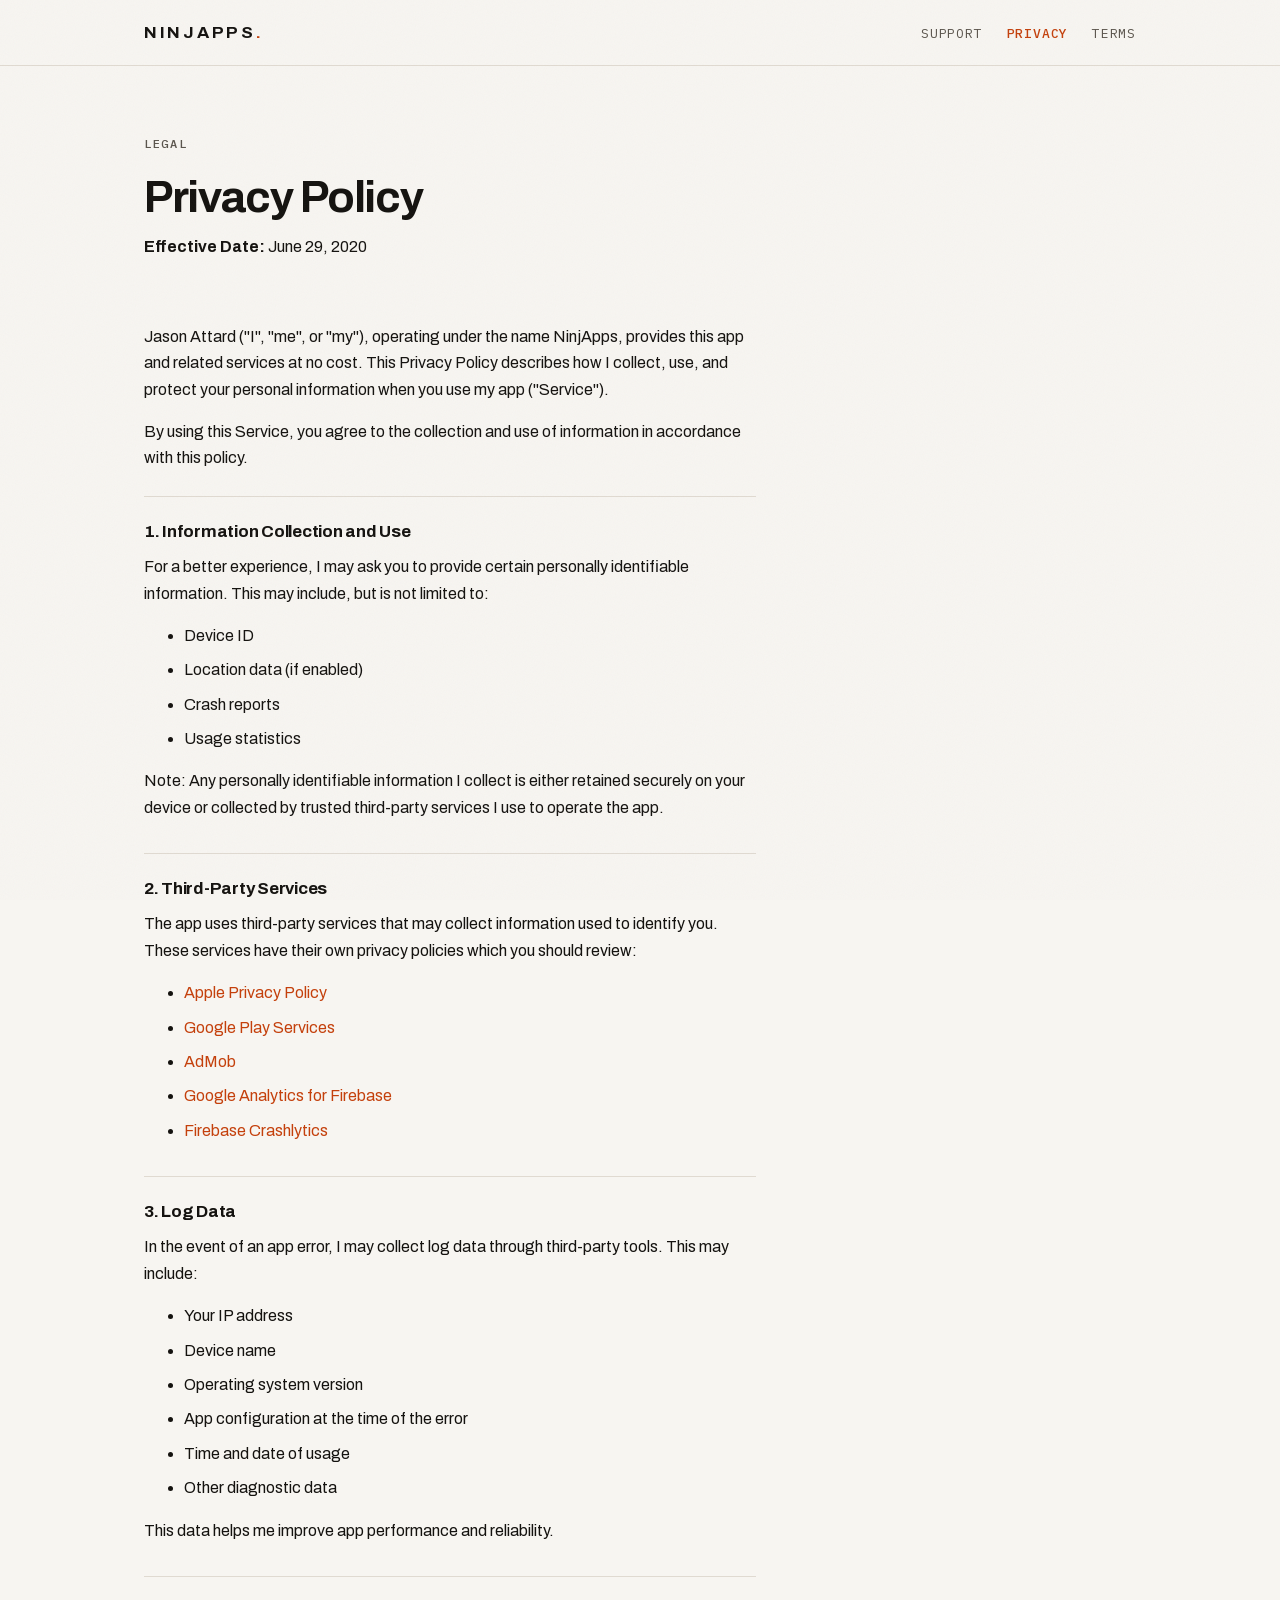
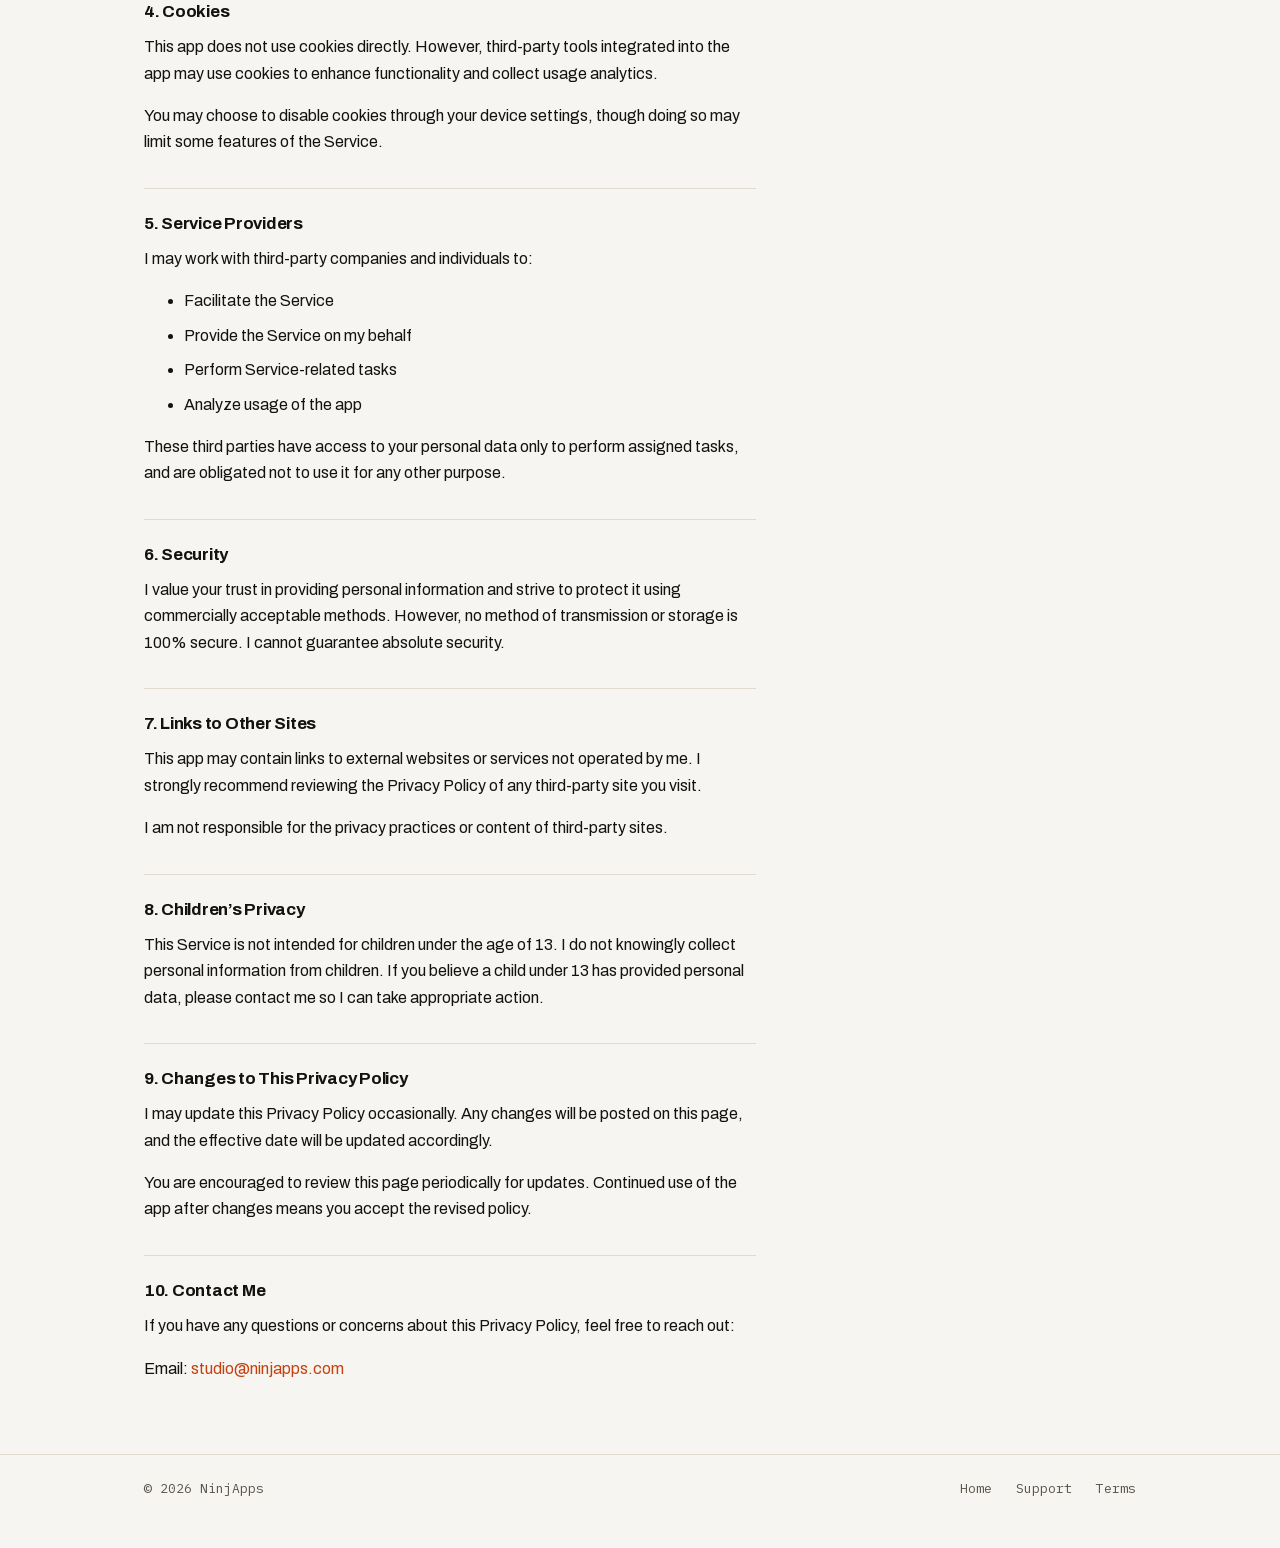
==== privacy-policy.html @ f9aa7eb8 "Restyle the site: shared theme, self-hosted fonts, responsive shell Replaces the per-page inline Ari" ====
<!DOCTYPE html>
<html lang="en">
<head>
<meta charset="UTF-8">
<meta name="viewport" content="width=device-width, initial-scale=1">
<title>Privacy Policy — NinjApps</title>
<meta name="description" content="How NinjApps collects, uses, and protects your information in Find Me: GPS Coordinates and Find My Car: Where I Parked.">
<meta name="theme-color" content="#F7F5F1" media="(prefers-color-scheme: light)">
<meta name="theme-color" content="#100F0D" media="(prefers-color-scheme: dark)">
<link rel="stylesheet" href="/assets/site.css">
</head>
<body>
<a class="skip" href="#main">Skip to content</a>

<header class="masthead">
  <div class="shell">
    <a class="wordmark" href="/">Ninjapps<span class="mark">.</span></a>
    <nav class="nav" aria-label="Main">
      <a href="/support">Support</a>
      <a href="/privacy-policy" aria-current="page">Privacy</a>
      <a href="/terms-and-conditions">Terms</a>
    </nav>
  </div>
</header>

<main id="main">
  <div class="shell">

    <section class="hero">
      <span class="eyebrow rise">Legal</span>
      <h1 class="page-title rise">Privacy Policy</h1>
      <p class="effective rise"><strong>Effective Date:</strong> June 29, 2020</p>
    </section>

    <div class="legal">

      <p>Jason Attard ("I", "me", or "my"), operating under the name NinjApps, provides this app and related services at no cost. This Privacy Policy describes how I collect, use, and protect your personal information when you use my app ("Service").</p>

      <p>By using this Service, you agree to the collection and use of information in accordance with this policy.</p>

      <h2>1. Information Collection and Use</h2>
      <p>For a better experience, I may ask you to provide certain personally identifiable information. This may include, but is not limited to:</p>
      <ul>
        <li>Device ID</li>
        <li>Location data (if enabled)</li>
        <li>Crash reports</li>
        <li>Usage statistics</li>
      </ul>
      <p>Note: Any personally identifiable information I collect is either retained securely on your device or collected by trusted third-party services I use to operate the app.</p>

      <h2>2. Third-Party Services</h2>
      <p>The app uses third-party services that may collect information used to identify you. These services have their own privacy policies which you should review:</p>
      <ul>
        <li><a href="https://www.apple.com/legal/privacy/">Apple Privacy Policy</a></li>
        <li><a href="https://policies.google.com/privacy">Google Play Services</a></li>
        <li><a href="https://support.google.com/admob/answer/6128543">AdMob</a></li>
        <li><a href="https://firebase.google.com/policies/analytics">Google Analytics for Firebase</a></li>
        <li><a href="https://firebase.google.com/support/privacy">Firebase Crashlytics</a></li>
      </ul>

      <h2>3. Log Data</h2>
      <p>In the event of an app error, I may collect log data through third-party tools. This may include:</p>
      <ul>
        <li>Your IP address</li>
        <li>Device name</li>
        <li>Operating system version</li>
        <li>App configuration at the time of the error</li>
        <li>Time and date of usage</li>
        <li>Other diagnostic data</li>
      </ul>
      <p>This data helps me improve app performance and reliability.</p>

      <h2>4. Cookies</h2>
      <p>This app does not use cookies directly. However, third-party tools integrated into the app may use cookies to enhance functionality and collect usage analytics.</p>
      <p>You may choose to disable cookies through your device settings, though doing so may limit some features of the Service.</p>

      <h2>5. Service Providers</h2>
      <p>I may work with third-party companies and individuals to:</p>
      <ul>
        <li>Facilitate the Service</li>
        <li>Provide the Service on my behalf</li>
        <li>Perform Service-related tasks</li>
        <li>Analyze usage of the app</li>
      </ul>
      <p>These third parties have access to your personal data only to perform assigned tasks, and are obligated not to use it for any other purpose.</p>

      <h2>6. Security</h2>
      <p>I value your trust in providing personal information and strive to protect it using commercially acceptable methods. However, no method of transmission or storage is 100% secure. I cannot guarantee absolute security.</p>

      <h2>7. Links to Other Sites</h2>
      <p>This app may contain links to external websites or services not operated by me. I strongly recommend reviewing the Privacy Policy of any third-party site you visit.</p>
      <p>I am not responsible for the privacy practices or content of third-party sites.</p>

      <h2>8. Children’s Privacy</h2>
      <p>This Service is not intended for children under the age of 13. I do not knowingly collect personal information from children. If you believe a child under 13 has provided personal data, please contact me so I can take appropriate action.</p>

      <h2>9. Changes to This Privacy Policy</h2>
      <p>I may update this Privacy Policy occasionally. Any changes will be posted on this page, and the effective date will be updated accordingly.</p>
      <p>You are encouraged to review this page periodically for updates. Continued use of the app after changes means you accept the revised policy.</p>

      <h2>10. Contact Me</h2>
      <p>If you have any questions or concerns about this Privacy Policy, feel free to reach out:</p>
      <p>Email: <a href="mailto:studio@ninjapps.com">studio@ninjapps.com</a></p>

    </div>

  </div>
</main>

<footer class="foot">
  <div class="shell">
    <span>&copy; 2026 NinjApps</span>
    <nav aria-label="Footer">
      <a href="/">Home</a>
      <a href="/support">Support</a>
      <a href="/terms-and-conditions">Terms</a>
    </nav>
  </div>
</footer>

</body>
</html>
---- assets/site.css ----
/* ==========================================================================
   NinjApps — shared site theme
   Precision-instrument direction: rigorous rules, tight grotesque headings,
   monospace for technical detail. Light and dark aware. Self-hosted fonts so
   no visitor IP is handed to a third party.
   Single source of truth — every page links this file. Edit here, not inline.
   ========================================================================== */

/* --- Fonts (latin subset, self-hosted) ---------------------------------- */
@font-face {
  font-family: 'Archivo';
  src: url('fonts/archivo-400_700-latin.woff2') format('woff2');
  font-weight: 400 700;               /* variable axis */
  font-style: normal;
  font-display: swap;
}
@font-face {
  font-family: 'Plex Mono';
  src: url('fonts/plexmono-400-latin.woff2') format('woff2');
  font-weight: 400; font-style: normal; font-display: swap;
}
@font-face {
  font-family: 'Plex Mono';
  src: url('fonts/plexmono-500-latin.woff2') format('woff2');
  font-weight: 500; font-style: normal; font-display: swap;
}

/* --- Tokens -------------------------------------------------------------- */
:root {
  --ground:  #F7F5F1;
  --surface: #FFFFFF;
  --ink:     #14120F;
  --ink-2:   #5A544C;
  --rule:    #E0DAD1;
  --accent:  #C4400C;
  --accent-ink: #FFFFFF;

  --sans: 'Archivo', ui-sans-serif, system-ui, sans-serif;
  --mono: 'Plex Mono', ui-monospace, SFMono-Regular, Menlo, monospace;

  /* 4px base, 1.25 type ratio */
  --s1: 0.5rem;  --s2: 0.75rem; --s3: 1rem;   --s4: 1.5rem;
  --s5: 2rem;    --s6: 3rem;    --s7: 4.5rem; --s8: 7rem;

  --measure: 68ch;
  --shell: 68rem;
}

@media (prefers-color-scheme: dark) {
  :root {
    --ground:  #100F0D;
    --surface: #191713;
    --ink:     #F4F0E9;
    --ink-2:   #9E968B;
    --rule:    #2C2822;
    --accent:  #FF7038;
    --accent-ink: #16130F;
  }
}

/* --- Reset --------------------------------------------------------------- */
*, *::before, *::after { box-sizing: border-box; }
html { -webkit-text-size-adjust: 100%; scroll-behavior: smooth; }
@media (prefers-reduced-motion: reduce) { html { scroll-behavior: auto; } }

body {
  margin: 0;
  background: var(--ground);
  color: var(--ink);
  font-family: var(--sans);
  font-size: 1rem;
  line-height: 1.65;
  font-synthesis-weight: none;
  -webkit-font-smoothing: antialiased;
}

/* Grain — atmosphere without an image request. */
body::after {
  content: '';
  position: fixed;
  inset: 0;
  pointer-events: none;
  z-index: 9999;
  opacity: 0.035;
  background-image: url("data:image/svg+xml,%3Csvg xmlns='http://www.w3.org/2000/svg' width='140' height='140'%3E%3Cfilter id='n'%3E%3CfeTurbulence type='fractalNoise' baseFrequency='0.9' numOctaves='3'/%3E%3C/filter%3E%3Crect width='140' height='140' filter='url(%23n)'/%3E%3C/svg%3E");
}
@media (prefers-reduced-motion: reduce) { body::after { display: none; } }

/* --- Shell --------------------------------------------------------------- */
.shell {
  max-width: var(--shell);
  margin: 0 auto;
  padding: 0 var(--s4);
}
@media (min-width: 48rem) { .shell { padding: 0 var(--s6); } }

.skip {
  position: absolute;
  left: -9999px;
  top: 0;
  background: var(--accent);
  color: var(--accent-ink);
  padding: var(--s2) var(--s3);
  font: 500 0.8rem/1 var(--mono);
  letter-spacing: 0.06em;
  text-transform: uppercase;
  z-index: 10000;
}
.skip:focus { left: var(--s3); top: var(--s3); }

/* --- Masthead ------------------------------------------------------------ */
.masthead {
  border-bottom: 1px solid var(--rule);
}
.masthead > .shell {
  display: flex;
  flex-wrap: wrap;
  align-items: baseline;
  justify-content: space-between;
  gap: var(--s2) var(--s4);
  padding-top: var(--s4);
  padding-bottom: var(--s4);
}
.wordmark {
  font: 700 1.0625rem/1 var(--sans);
  letter-spacing: 0.16em;
  text-transform: uppercase;
  color: var(--ink);
  text-decoration: none;
}
.wordmark:hover { color: var(--accent); }
.wordmark .mark { color: var(--accent); }

.nav {
  display: flex;
  gap: var(--s4);
  font: 400 0.8125rem/1 var(--mono);
  letter-spacing: 0.06em;
  text-transform: uppercase;
}
.nav a { color: var(--ink-2); text-decoration: none; }
.nav a:hover, .nav a[aria-current='page'] { color: var(--accent); }
.nav a[aria-current='page'] { font-weight: 500; }

/* --- Typography ---------------------------------------------------------- */
h1, h2, h3 { font-family: var(--sans); font-weight: 700; }

.display {
  font-size: clamp(2.25rem, 6.2vw, 4.25rem);
  line-height: 1.02;
  letter-spacing: -0.035em;
  margin: 0 0 var(--s4);
  max-width: 22ch;
  text-wrap: balance;
}

h1.page-title {
  font-size: clamp(1.875rem, 4vw, 2.75rem);
  line-height: 1.08;
  letter-spacing: -0.03em;
  margin: 0 0 var(--s2);
}

h2 {
  font-size: 1.25rem;
  line-height: 1.25;
  letter-spacing: -0.015em;
  margin: var(--s6) 0 var(--s2);
}

h3 {
  font-size: 1rem;
  font-weight: 700;
  letter-spacing: -0.005em;
  margin: var(--s4) 0 var(--s1);
}

p, ul, ol { margin: 0 0 var(--s3); max-width: var(--measure); }
li { margin-bottom: var(--s1); }
strong { font-weight: 700; }

.lede {
  font-size: 1.1875rem;
  line-height: 1.55;
  color: var(--ink-2);
  max-width: 46ch;
}

.eyebrow {
  font: 500 0.75rem/1 var(--mono);
  letter-spacing: 0.14em;
  text-transform: uppercase;
  color: var(--ink-2);
  margin: 0 0 var(--s4);
  display: block;
}

.mono { font-family: var(--mono); font-size: 0.875rem; }

a { color: var(--accent); text-decoration: none; }
/* Underline only body-copy links on hover; chrome and buttons stay clean. */
main p a:hover, main li a:hover, .panel a:hover, .legal a:hover {
  text-decoration: underline;
  text-underline-offset: 0.2em;
}
.store:hover, .wordmark:hover, .nav a:hover, .foot a:hover { text-decoration: none; }

:where(a, button, [tabindex]):focus-visible {
  outline: 2px solid var(--accent);
  outline-offset: 3px;
  border-radius: 1px;
}

/* --- Sections ------------------------------------------------------------ */
.hero { padding: var(--s7) 0 var(--s6); }
.section { padding: var(--s6) 0; border-top: 1px solid var(--rule); }
.section:first-of-type { border-top: 0; }

.section-label {
  font: 500 0.75rem/1 var(--mono);
  letter-spacing: 0.14em;
  text-transform: uppercase;
  color: var(--ink-2);
  margin: 0 0 var(--s4);
}

/* --- App index (numbered rows) ------------------------------------------- */
.index { list-style: none; margin: 0; padding: 0; max-width: none; }

.index > li {
  display: grid;
  grid-template-columns: 3rem 1fr;
  gap: var(--s2) var(--s3);
  padding: var(--s4) 0;
  border-top: 1px solid var(--rule);
  margin: 0;
}
.index > li:last-child { border-bottom: 1px solid var(--rule); }

@media (min-width: 46rem) {
  .index > li {
    grid-template-columns: 3rem minmax(0, 1fr) auto;
    align-items: baseline;
  }
}

.index .num {
  font: 500 0.8125rem/1.6 var(--mono);
  color: var(--accent);
  letter-spacing: 0.04em;
}
.index .name {
  font-size: 1.0625rem;
  font-weight: 700;
  letter-spacing: -0.01em;
  margin: 0 0 0.125rem;
  max-width: none;
}
.index .desc { color: var(--ink-2); margin: 0; font-size: 0.9375rem; max-width: 52ch; }
.index .coord {
  font: 400 0.8125rem/1.6 var(--mono);
  color: var(--ink-2);
  margin: var(--s1) 0 0;
  max-width: none;
}

.stores {
  display: flex;
  gap: var(--s1);
  grid-column: 2;
  margin-top: var(--s2);
}
@media (min-width: 46rem) {
  .stores { grid-column: 3; margin-top: 0; }
}
.store {
  font: 500 0.75rem/1 var(--mono);
  letter-spacing: 0.08em;
  text-transform: uppercase;
  color: var(--ink);
  border: 1px solid var(--rule);
  padding: 0.5625rem 0.75rem;
  min-height: 2.75rem;
  display: inline-flex;
  align-items: center;
  transition: border-color 0.18s ease, color 0.18s ease, transform 0.18s ease;
}
.store:hover {
  color: var(--accent);
  border-color: var(--accent);
  transform: translateY(-2px);
  text-decoration: none;
}

/* --- Contact panel ------------------------------------------------------- */
.panel {
  background: var(--surface);
  border: 1px solid var(--rule);
  padding: var(--s4);
  max-width: var(--measure);
}
@media (min-width: 46rem) { .panel { padding: var(--s5); } }
.panel > :last-child { margin-bottom: 0; }

.panel .addr {
  font: 500 clamp(1.0625rem, 2.4vw, 1.375rem)/1.3 var(--mono);
  letter-spacing: -0.01em;
  margin: 0 0 var(--s2);
  word-break: break-word;
}
.panel .note { color: var(--ink-2); font-size: 0.9375rem; margin: 0; }

/* --- FAQ ----------------------------------------------------------------- */
.faq { border-top: 1px solid var(--rule); }
.faq > div {
  border-bottom: 1px solid var(--rule);
  padding: var(--s4) 0;
}
.faq h3 { margin: 0 0 var(--s1); }
.faq > div > :last-child { margin-bottom: 0; }

/* --- Legal (long-form) --------------------------------------------------- */
.legal { max-width: var(--measure); }
.legal h2 {
  font-size: 1.0625rem;
  margin: var(--s5) 0 var(--s2);
  padding-top: var(--s4);
  border-top: 1px solid var(--rule);
}
.legal h2:first-of-type { margin-top: var(--s4); }
.legal .effective {
  font: 400 0.8125rem/1.6 var(--mono);
  color: var(--ink-2);
  letter-spacing: 0.02em;
}

/* --- Footer -------------------------------------------------------------- */
.foot {
  border-top: 1px solid var(--rule);
  margin-top: var(--s7);
}
.foot > .shell {
  display: flex;
  flex-wrap: wrap;
  gap: var(--s2) var(--s4);
  justify-content: space-between;
  align-items: baseline;
  padding-top: var(--s4);
  padding-bottom: var(--s6);
  font: 400 0.8125rem/1.6 var(--mono);
  color: var(--ink-2);
}
.foot a { color: var(--ink-2); }
.foot a:hover { color: var(--accent); }
.foot nav { display: flex; gap: var(--s4); flex-wrap: wrap; }

/* --- Entrance (one orchestrated reveal, not scattered micro-motion) ------ */
@media (prefers-reduced-motion: no-preference) {
  .rise {
    animation: rise 0.62s cubic-bezier(0.16, 0.84, 0.24, 1) both;
  }
  .rise:nth-child(1) { animation-delay: 0.02s; }
  .rise:nth-child(2) { animation-delay: 0.10s; }
  .rise:nth-child(3) { animation-delay: 0.18s; }
  .rise:nth-child(4) { animation-delay: 0.26s; }
  .rise:nth-child(5) { animation-delay: 0.34s; }
  @keyframes rise {
    from { opacity: 0; transform: translateY(0.75rem); }
    to   { opacity: 1; transform: none; }
  }
}

/* --- Print (legal pages get read and filed) ------------------------------ */
@media print {
  body { background: #fff; color: #000; font-size: 11pt; }
  body::after, .masthead .nav, .skip { display: none; }
  a { color: #000; text-decoration: underline; }
  .legal h2 { break-after: avoid; }
}
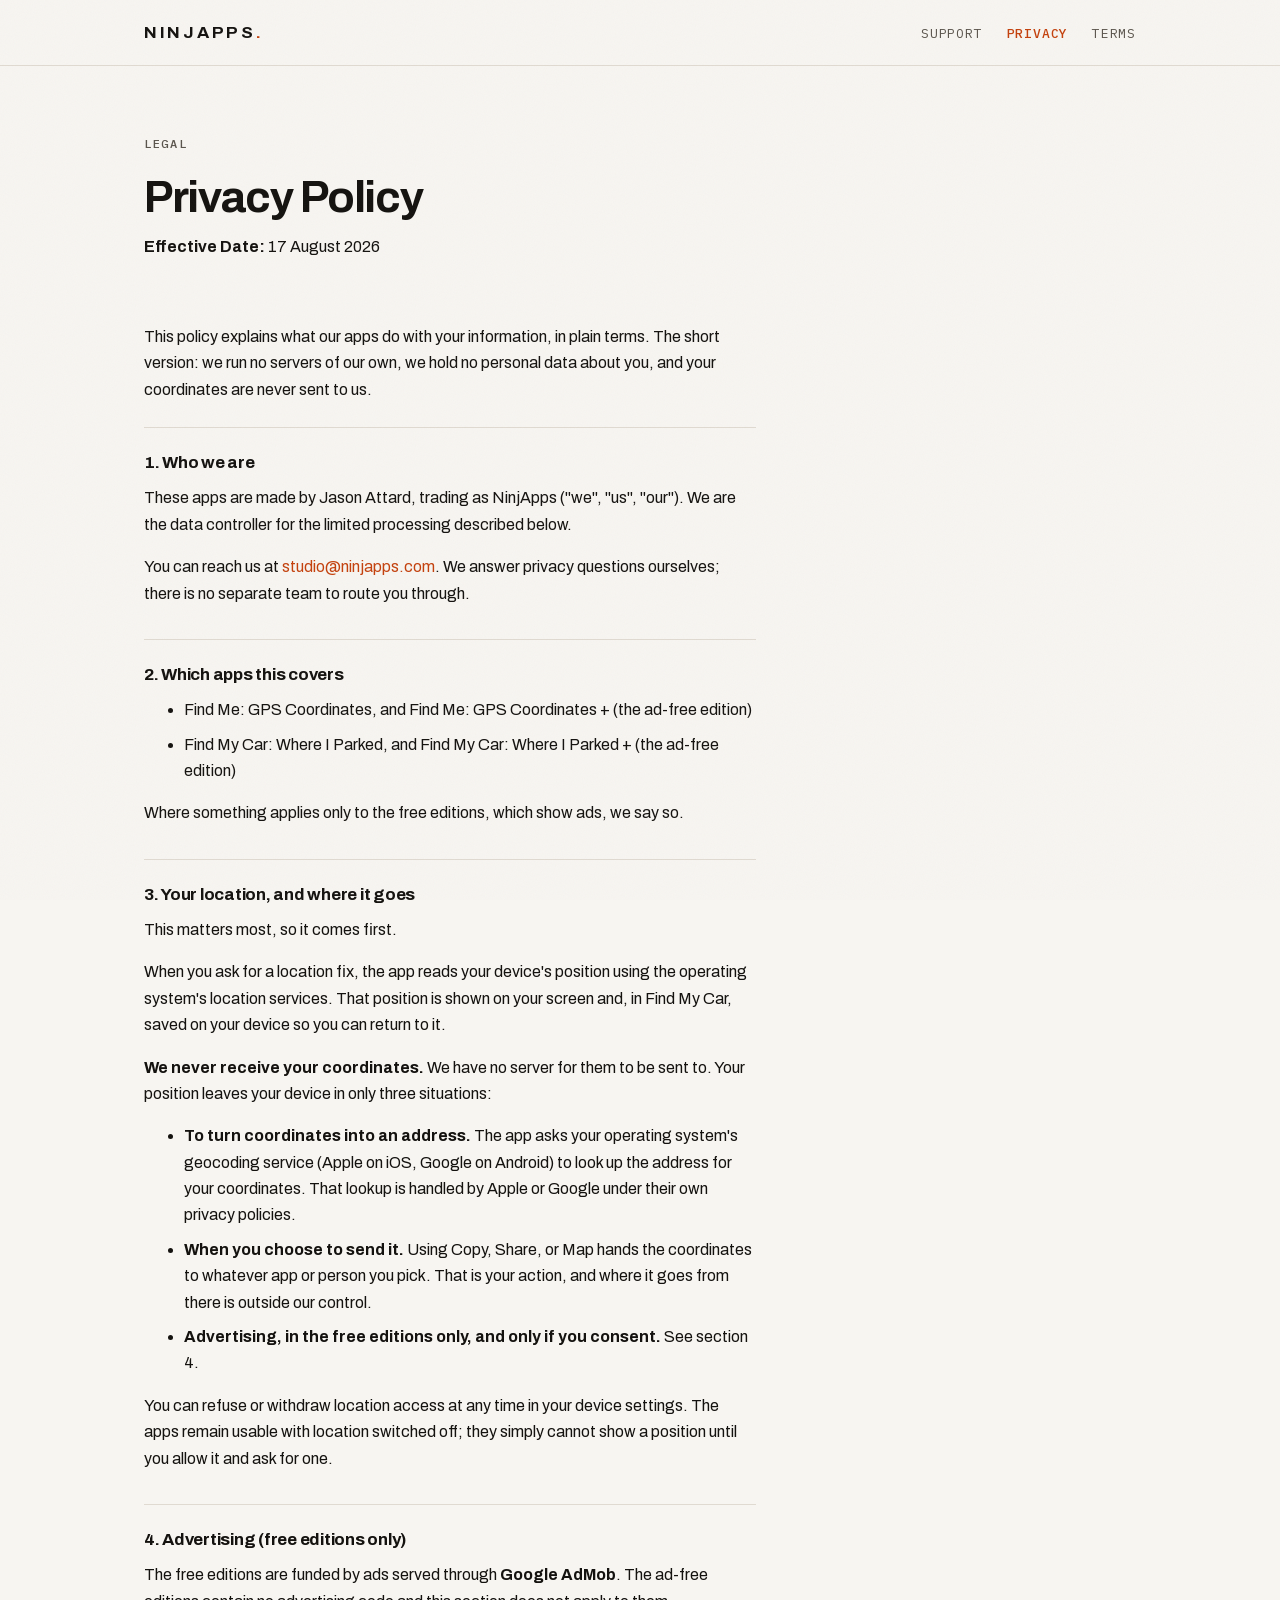
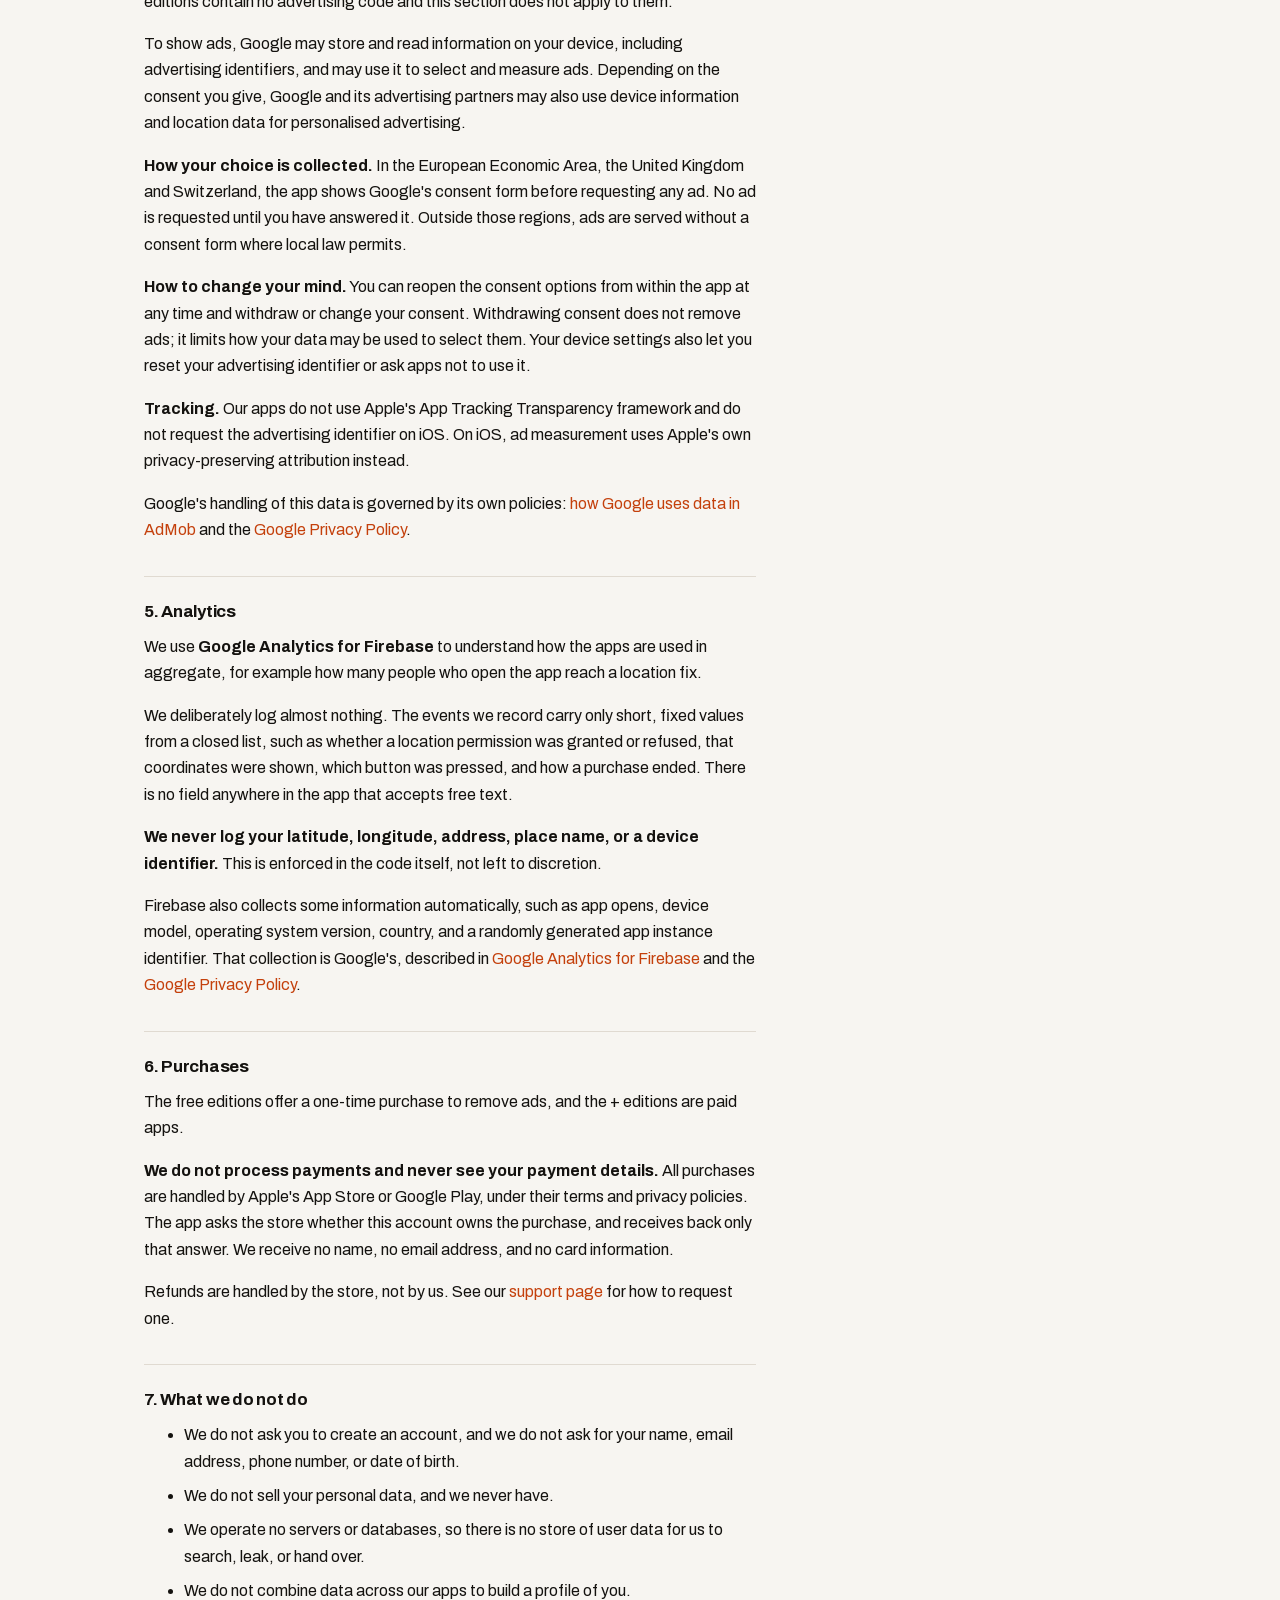
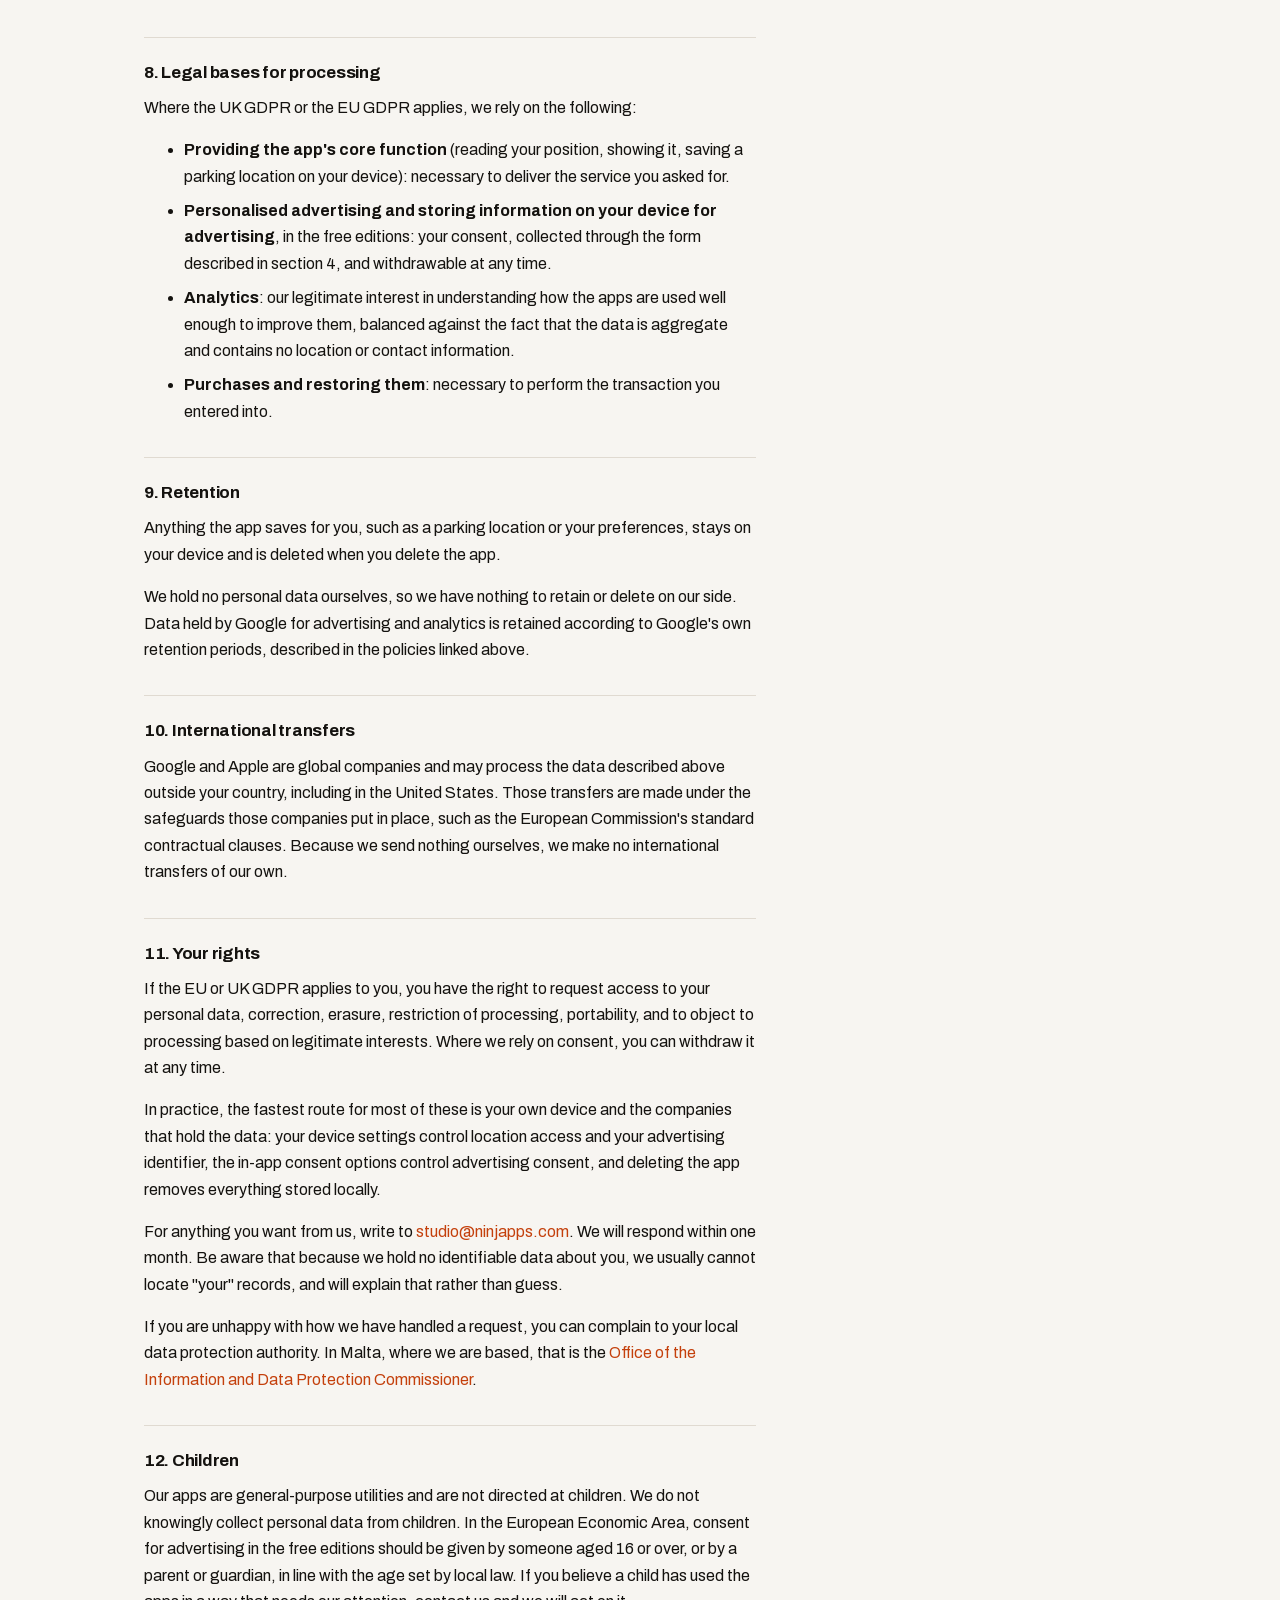
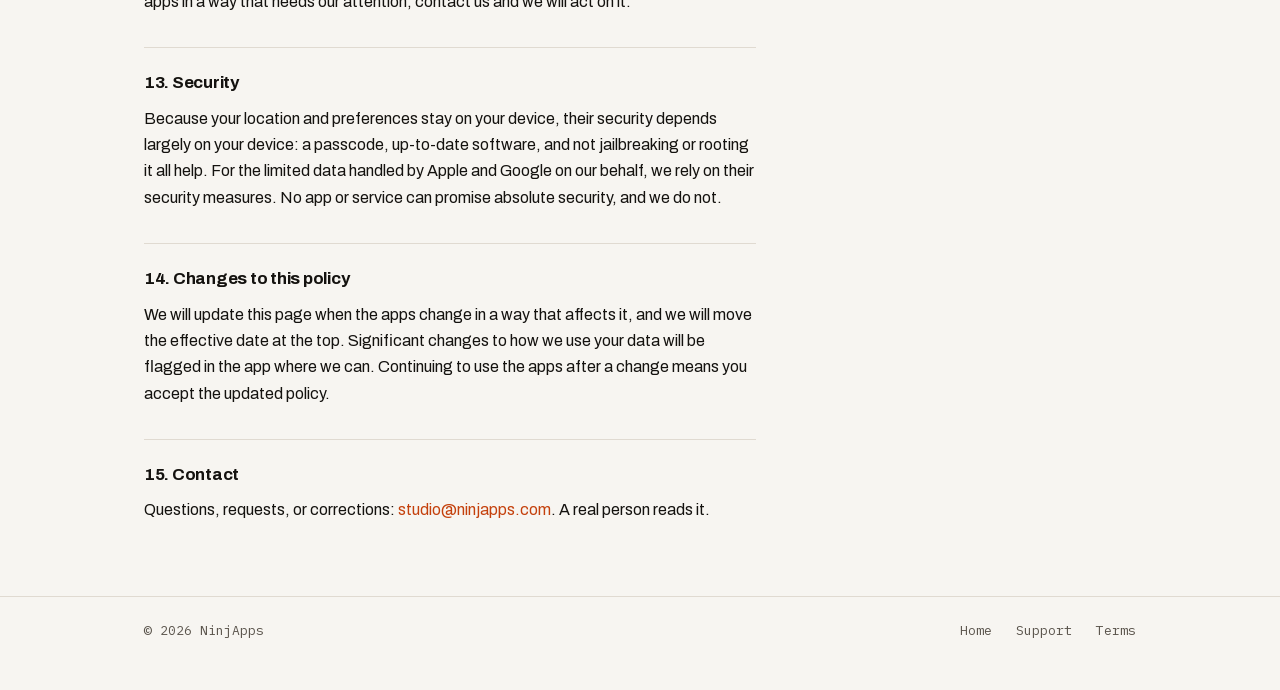
==== commit 549a82a0: "Rewrite privacy policy and terms The 2020 documents no longer described the apps. Corrections of fac" ====
--- a/privacy-policy.html
+++ b/privacy-policy.html
@@ -4,7 +4,7 @@
 <meta charset="UTF-8">
 <meta name="viewport" content="width=device-width, initial-scale=1">
 <title>Privacy Policy — NinjApps</title>
-<meta name="description" content="How NinjApps collects, uses, and protects your information in Find Me: GPS Coordinates and Find My Car: Where I Parked.">
+<meta name="description" content="How NinjApps handles your data in Find Me: GPS Coordinates and Find My Car: Where I Parked, including location, advertising, analytics and your rights.">
 <meta name="theme-color" content="#F7F5F1" media="(prefers-color-scheme: light)">
 <meta name="theme-color" content="#100F0D" media="(prefers-color-scheme: dark)">
 <link rel="stylesheet" href="/assets/site.css">
@@ -14,7 +14,7 @@
 
 <header class="masthead">
   <div class="shell">
-    <a class="wordmark" href="/">Ninjapps<span class="mark">.</span></a>
+    <a class="wordmark" href="/">NinjApps<span class="mark">.</span></a>
     <nav class="nav" aria-label="Main">
       <a href="/support">Support</a>
       <a href="/privacy-policy" aria-current="page">Privacy</a>
@@ -29,78 +29,176 @@
     <section class="hero">
       <span class="eyebrow rise">Legal</span>
       <h1 class="page-title rise">Privacy Policy</h1>
-      <p class="effective rise"><strong>Effective Date:</strong> June 29, 2020</p>
+      <p class="effective rise"><strong>Effective Date:</strong> 17 August 2026</p>
     </section>
 
     <div class="legal">
 
-      <p>Jason Attard ("I", "me", or "my"), operating under the name NinjApps, provides this app and related services at no cost. This Privacy Policy describes how I collect, use, and protect your personal information when you use my app ("Service").</p>
-
-      <p>By using this Service, you agree to the collection and use of information in accordance with this policy.</p>
-
-      <h2>1. Information Collection and Use</h2>
-      <p>For a better experience, I may ask you to provide certain personally identifiable information. This may include, but is not limited to:</p>
-      <ul>
-        <li>Device ID</li>
-        <li>Location data (if enabled)</li>
-        <li>Crash reports</li>
-        <li>Usage statistics</li>
-      </ul>
-      <p>Note: Any personally identifiable information I collect is either retained securely on your device or collected by trusted third-party services I use to operate the app.</p>
-
-      <h2>2. Third-Party Services</h2>
-      <p>The app uses third-party services that may collect information used to identify you. These services have their own privacy policies which you should review:</p>
-      <ul>
-        <li><a href="https://www.apple.com/legal/privacy/">Apple Privacy Policy</a></li>
-        <li><a href="https://policies.google.com/privacy">Google Play Services</a></li>
-        <li><a href="https://support.google.com/admob/answer/6128543">AdMob</a></li>
-        <li><a href="https://firebase.google.com/policies/analytics">Google Analytics for Firebase</a></li>
-        <li><a href="https://firebase.google.com/support/privacy">Firebase Crashlytics</a></li>
-      </ul>
-
-      <h2>3. Log Data</h2>
-      <p>In the event of an app error, I may collect log data through third-party tools. This may include:</p>
-      <ul>
-        <li>Your IP address</li>
-        <li>Device name</li>
-        <li>Operating system version</li>
-        <li>App configuration at the time of the error</li>
-        <li>Time and date of usage</li>
-        <li>Other diagnostic data</li>
-      </ul>
-      <p>This data helps me improve app performance and reliability.</p>
-
-      <h2>4. Cookies</h2>
-      <p>This app does not use cookies directly. However, third-party tools integrated into the app may use cookies to enhance functionality and collect usage analytics.</p>
-      <p>You may choose to disable cookies through your device settings, though doing so may limit some features of the Service.</p>
-
-      <h2>5. Service Providers</h2>
-      <p>I may work with third-party companies and individuals to:</p>
-      <ul>
-        <li>Facilitate the Service</li>
-        <li>Provide the Service on my behalf</li>
-        <li>Perform Service-related tasks</li>
-        <li>Analyze usage of the app</li>
-      </ul>
-      <p>These third parties have access to your personal data only to perform assigned tasks, and are obligated not to use it for any other purpose.</p>
-
-      <h2>6. Security</h2>
-      <p>I value your trust in providing personal information and strive to protect it using commercially acceptable methods. However, no method of transmission or storage is 100% secure. I cannot guarantee absolute security.</p>
-
-      <h2>7. Links to Other Sites</h2>
-      <p>This app may contain links to external websites or services not operated by me. I strongly recommend reviewing the Privacy Policy of any third-party site you visit.</p>
-      <p>I am not responsible for the privacy practices or content of third-party sites.</p>
-
-      <h2>8. Children’s Privacy</h2>
-      <p>This Service is not intended for children under the age of 13. I do not knowingly collect personal information from children. If you believe a child under 13 has provided personal data, please contact me so I can take appropriate action.</p>
-
-      <h2>9. Changes to This Privacy Policy</h2>
-      <p>I may update this Privacy Policy occasionally. Any changes will be posted on this page, and the effective date will be updated accordingly.</p>
-      <p>You are encouraged to review this page periodically for updates. Continued use of the app after changes means you accept the revised policy.</p>
-
-      <h2>10. Contact Me</h2>
-      <p>If you have any questions or concerns about this Privacy Policy, feel free to reach out:</p>
-      <p>Email: <a href="mailto:studio@ninjapps.com">studio@ninjapps.com</a></p>
+      <p>This policy explains what our apps do with your information, in plain terms. The short
+        version: we run no servers of our own, we hold no personal data about you, and your
+        coordinates are never sent to us.</p>
+
+      <h2>1. Who we are</h2>
+      <p>These apps are made by Jason Attard, trading as NinjApps ("we", "us", "our"). We are the
+        data controller for the limited processing described below.</p>
+      <p>You can reach us at <a href="mailto:studio@ninjapps.com">studio@ninjapps.com</a>. We answer
+        privacy questions ourselves; there is no separate team to route you through.</p>
+
+      <h2>2. Which apps this covers</h2>
+      <ul>
+        <li>Find Me: GPS Coordinates, and Find Me: GPS Coordinates + (the ad-free edition)</li>
+        <li>Find My Car: Where I Parked, and Find My Car: Where I Parked + (the ad-free edition)</li>
+      </ul>
+      <p>Where something applies only to the free editions, which show ads, we say so.</p>
+
+      <h2>3. Your location, and where it goes</h2>
+      <p>This matters most, so it comes first.</p>
+      <p>When you ask for a location fix, the app reads your device's position using the operating
+        system's location services. That position is shown on your screen and, in Find My Car, saved
+        on your device so you can return to it.</p>
+      <p><strong>We never receive your coordinates.</strong> We have no server for them to be sent
+        to. Your position leaves your device in only three situations:</p>
+      <ul>
+        <li><strong>To turn coordinates into an address.</strong> The app asks your operating
+          system's geocoding service (Apple on iOS, Google on Android) to look up the address for
+          your coordinates. That lookup is handled by Apple or Google under their own privacy
+          policies.</li>
+        <li><strong>When you choose to send it.</strong> Using Copy, Share, or Map hands the
+          coordinates to whatever app or person you pick. That is your action, and where it goes
+          from there is outside our control.</li>
+        <li><strong>Advertising, in the free editions only, and only if you consent.</strong> See
+          section 4.</li>
+      </ul>
+      <p>You can refuse or withdraw location access at any time in your device settings. The apps
+        remain usable with location switched off; they simply cannot show a position until you allow
+        it and ask for one.</p>
+
+      <h2>4. Advertising (free editions only)</h2>
+      <p>The free editions are funded by ads served through <strong>Google AdMob</strong>. The
+        ad-free editions contain no advertising code and this section does not apply to them.</p>
+      <p>To show ads, Google may store and read information on your device, including advertising
+        identifiers, and may use it to select and measure ads. Depending on the consent you give,
+        Google and its advertising partners may also use device information and location data for
+        personalised advertising.</p>
+      <p><strong>How your choice is collected.</strong> In the European Economic Area, the United
+        Kingdom and Switzerland, the app shows Google's consent form before requesting any ad. No ad
+        is requested until you have answered it. Outside those regions, ads are served without a
+        consent form where local law permits.</p>
+      <p><strong>How to change your mind.</strong> You can reopen the consent options from within
+        the app at any time and withdraw or change your consent. Withdrawing consent does not remove
+        ads; it limits how your data may be used to select them. Your device settings also let you
+        reset your advertising identifier or ask apps not to use it.</p>
+      <p><strong>Tracking.</strong> Our apps do not use Apple's App Tracking Transparency framework
+        and do not request the advertising identifier on iOS. On iOS, ad measurement uses Apple's own
+        privacy-preserving attribution instead.</p>
+      <p>Google's handling of this data is governed by its own policies:
+        <a href="https://support.google.com/admob/answer/6128543">how Google uses data in AdMob</a>
+        and the <a href="https://policies.google.com/privacy">Google Privacy Policy</a>.</p>
+
+      <h2>5. Analytics</h2>
+      <p>We use <strong>Google Analytics for Firebase</strong> to understand how the apps are used in
+        aggregate, for example how many people who open the app reach a location fix.</p>
+      <p>We deliberately log almost nothing. The events we record carry only short, fixed values from
+        a closed list, such as whether a location permission was granted or refused, that coordinates
+        were shown, which button was pressed, and how a purchase ended. There is no field anywhere in
+        the app that accepts free text.</p>
+      <p><strong>We never log your latitude, longitude, address, place name, or a device
+        identifier.</strong> This is enforced in the code itself, not left to discretion.</p>
+      <p>Firebase also collects some information automatically, such as app opens, device model,
+        operating system version, country, and a randomly generated app instance identifier. That
+        collection is Google's, described in
+        <a href="https://firebase.google.com/policies/analytics">Google Analytics for Firebase</a>
+        and the <a href="https://policies.google.com/privacy">Google Privacy Policy</a>.</p>
+
+      <h2>6. Purchases</h2>
+      <p>The free editions offer a one-time purchase to remove ads, and the + editions are paid
+        apps.</p>
+      <p><strong>We do not process payments and never see your payment details.</strong> All
+        purchases are handled by Apple's App Store or Google Play, under their terms and privacy
+        policies. The app asks the store whether this account owns the purchase, and receives back
+        only that answer. We receive no name, no email address, and no card information.</p>
+      <p>Refunds are handled by the store, not by us. See our <a href="/support">support page</a> for
+        how to request one.</p>
+
+      <h2>7. What we do not do</h2>
+      <ul>
+        <li>We do not ask you to create an account, and we do not ask for your name, email address,
+          phone number, or date of birth.</li>
+        <li>We do not sell your personal data, and we never have.</li>
+        <li>We operate no servers or databases, so there is no store of user data for us to search,
+          leak, or hand over.</li>
+        <li>We do not combine data across our apps to build a profile of you.</li>
+      </ul>
+
+      <h2>8. Legal bases for processing</h2>
+      <p>Where the UK GDPR or the EU GDPR applies, we rely on the following:</p>
+      <ul>
+        <li><strong>Providing the app's core function</strong> (reading your position, showing it,
+          saving a parking location on your device): necessary to deliver the service you asked
+          for.</li>
+        <li><strong>Personalised advertising and storing information on your device for
+          advertising</strong>, in the free editions: your consent, collected through the form
+          described in section 4, and withdrawable at any time.</li>
+        <li><strong>Analytics</strong>: our legitimate interest in understanding how the apps are
+          used well enough to improve them, balanced against the fact that the data is aggregate and
+          contains no location or contact information.</li>
+        <li><strong>Purchases and restoring them</strong>: necessary to perform the transaction you
+          entered into.</li>
+      </ul>
+
+      <h2>9. Retention</h2>
+      <p>Anything the app saves for you, such as a parking location or your preferences, stays on
+        your device and is deleted when you delete the app.</p>
+      <p>We hold no personal data ourselves, so we have nothing to retain or delete on our side. Data
+        held by Google for advertising and analytics is retained according to Google's own retention
+        periods, described in the policies linked above.</p>
+
+      <h2>10. International transfers</h2>
+      <p>Google and Apple are global companies and may process the data described above outside your
+        country, including in the United States. Those transfers are made under the safeguards those
+        companies put in place, such as the European Commission's standard contractual clauses.
+        Because we send nothing ourselves, we make no international transfers of our own.</p>
+
+      <h2>11. Your rights</h2>
+      <p>If the EU or UK GDPR applies to you, you have the right to request access to your personal
+        data, correction, erasure, restriction of processing, portability, and to object to
+        processing based on legitimate interests. Where we rely on consent, you can withdraw it at
+        any time.</p>
+      <p>In practice, the fastest route for most of these is your own device and the companies that
+        hold the data: your device settings control location access and your advertising identifier,
+        the in-app consent options control advertising consent, and deleting the app removes
+        everything stored locally.</p>
+      <p>For anything you want from us, write to
+        <a href="mailto:studio@ninjapps.com">studio@ninjapps.com</a>. We will respond within one
+        month. Be aware that because we hold no identifiable data about you, we usually cannot locate
+        "your" records, and will explain that rather than guess.</p>
+      <p>If you are unhappy with how we have handled a request, you can complain to your local data
+        protection authority. In Malta, where we are based, that is the
+        <a href="https://idpc.org.mt/">Office of the Information and Data Protection
+        Commissioner</a>.</p>
+
+      <h2>12. Children</h2>
+      <p>Our apps are general-purpose utilities and are not directed at children. We do not knowingly
+        collect personal data from children. In the European Economic Area, consent for advertising
+        in the free editions should be given by someone aged 16 or over, or by a parent or guardian,
+        in line with the age set by local law. If you believe a child has used the apps in a way that
+        needs our attention, contact us and we will act on it.</p>
+
+      <h2>13. Security</h2>
+      <p>Because your location and preferences stay on your device, their security depends largely on
+        your device: a passcode, up-to-date software, and not jailbreaking or rooting it all help.
+        For the limited data handled by Apple and Google on our behalf, we rely on their security
+        measures. No app or service can promise absolute security, and we do not.</p>
+
+      <h2>14. Changes to this policy</h2>
+      <p>We will update this page when the apps change in a way that affects it, and we will move the
+        effective date at the top. Significant changes to how we use your data will be flagged in the
+        app where we can. Continuing to use the apps after a change means you accept the updated
+        policy.</p>
+
+      <h2>15. Contact</h2>
+      <p>Questions, requests, or corrections:
+        <a href="mailto:studio@ninjapps.com">studio@ninjapps.com</a>. A real person reads it.</p>
 
     </div>
 
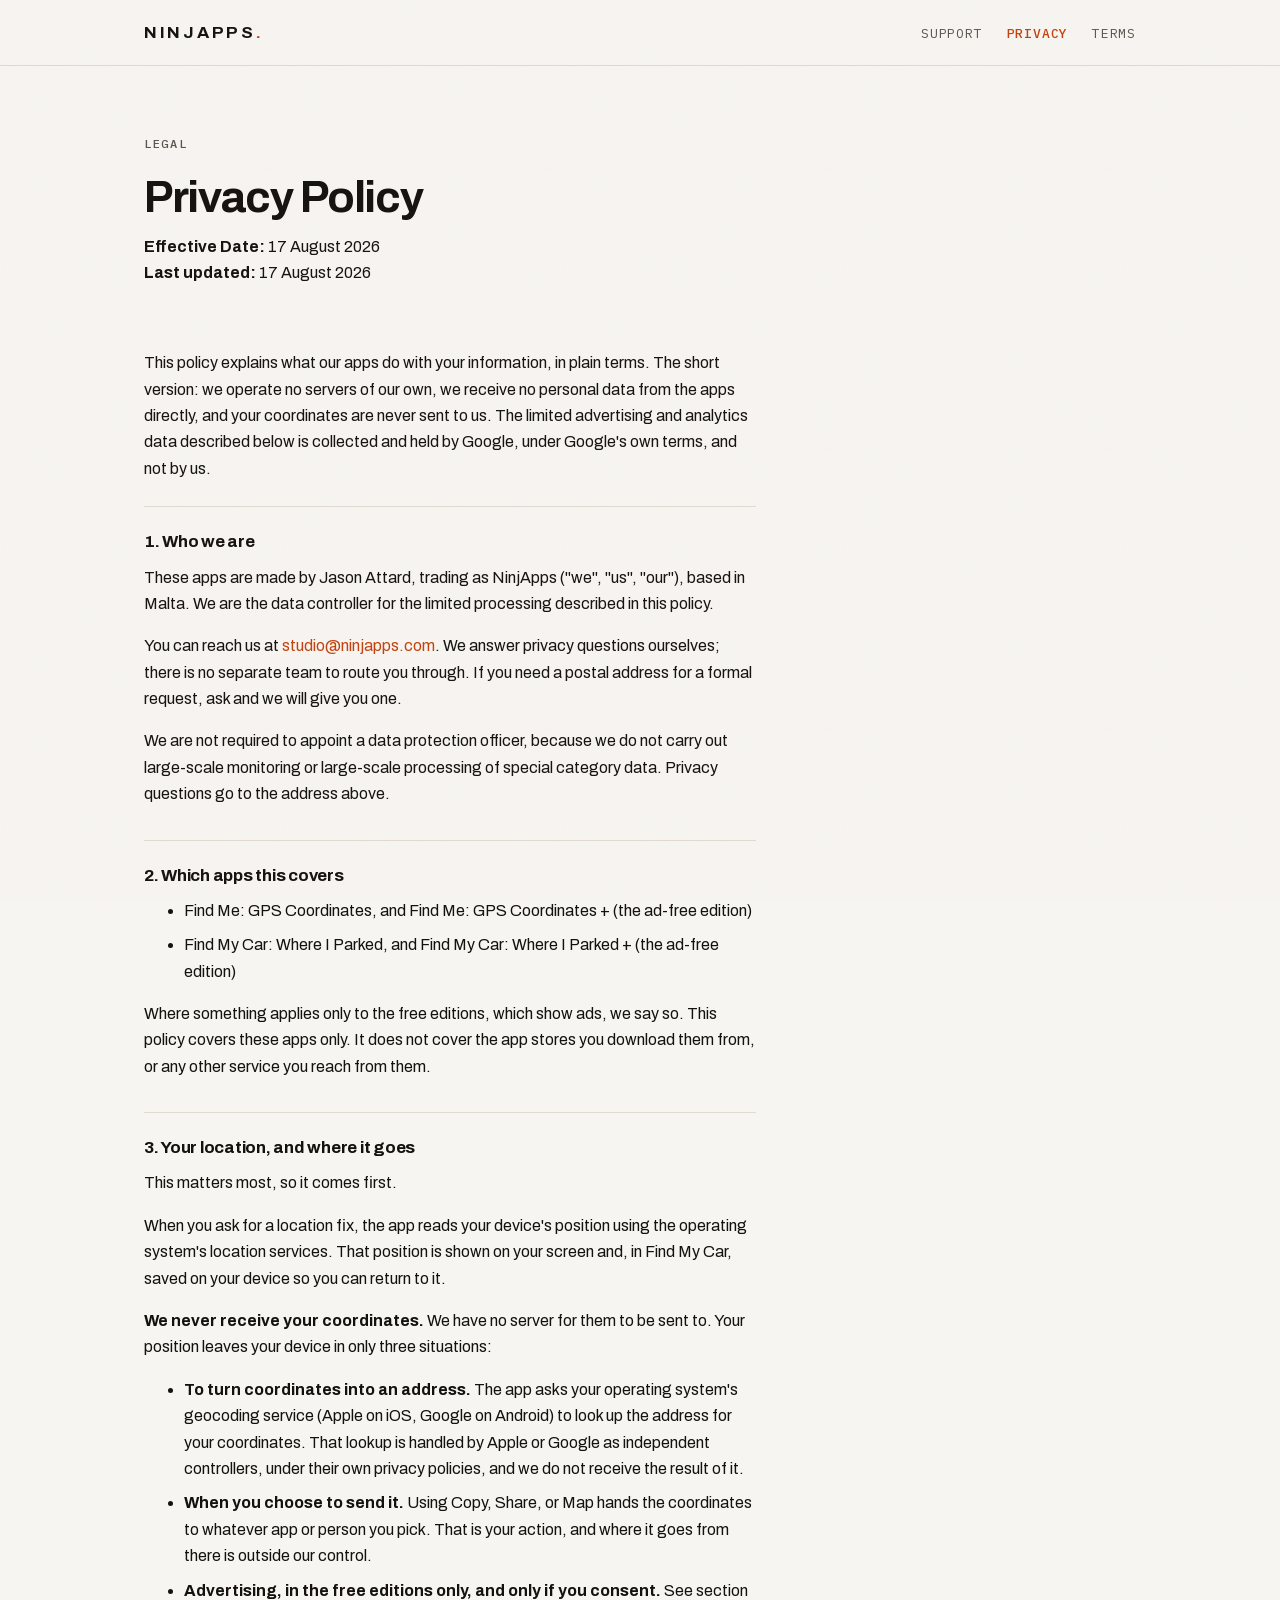
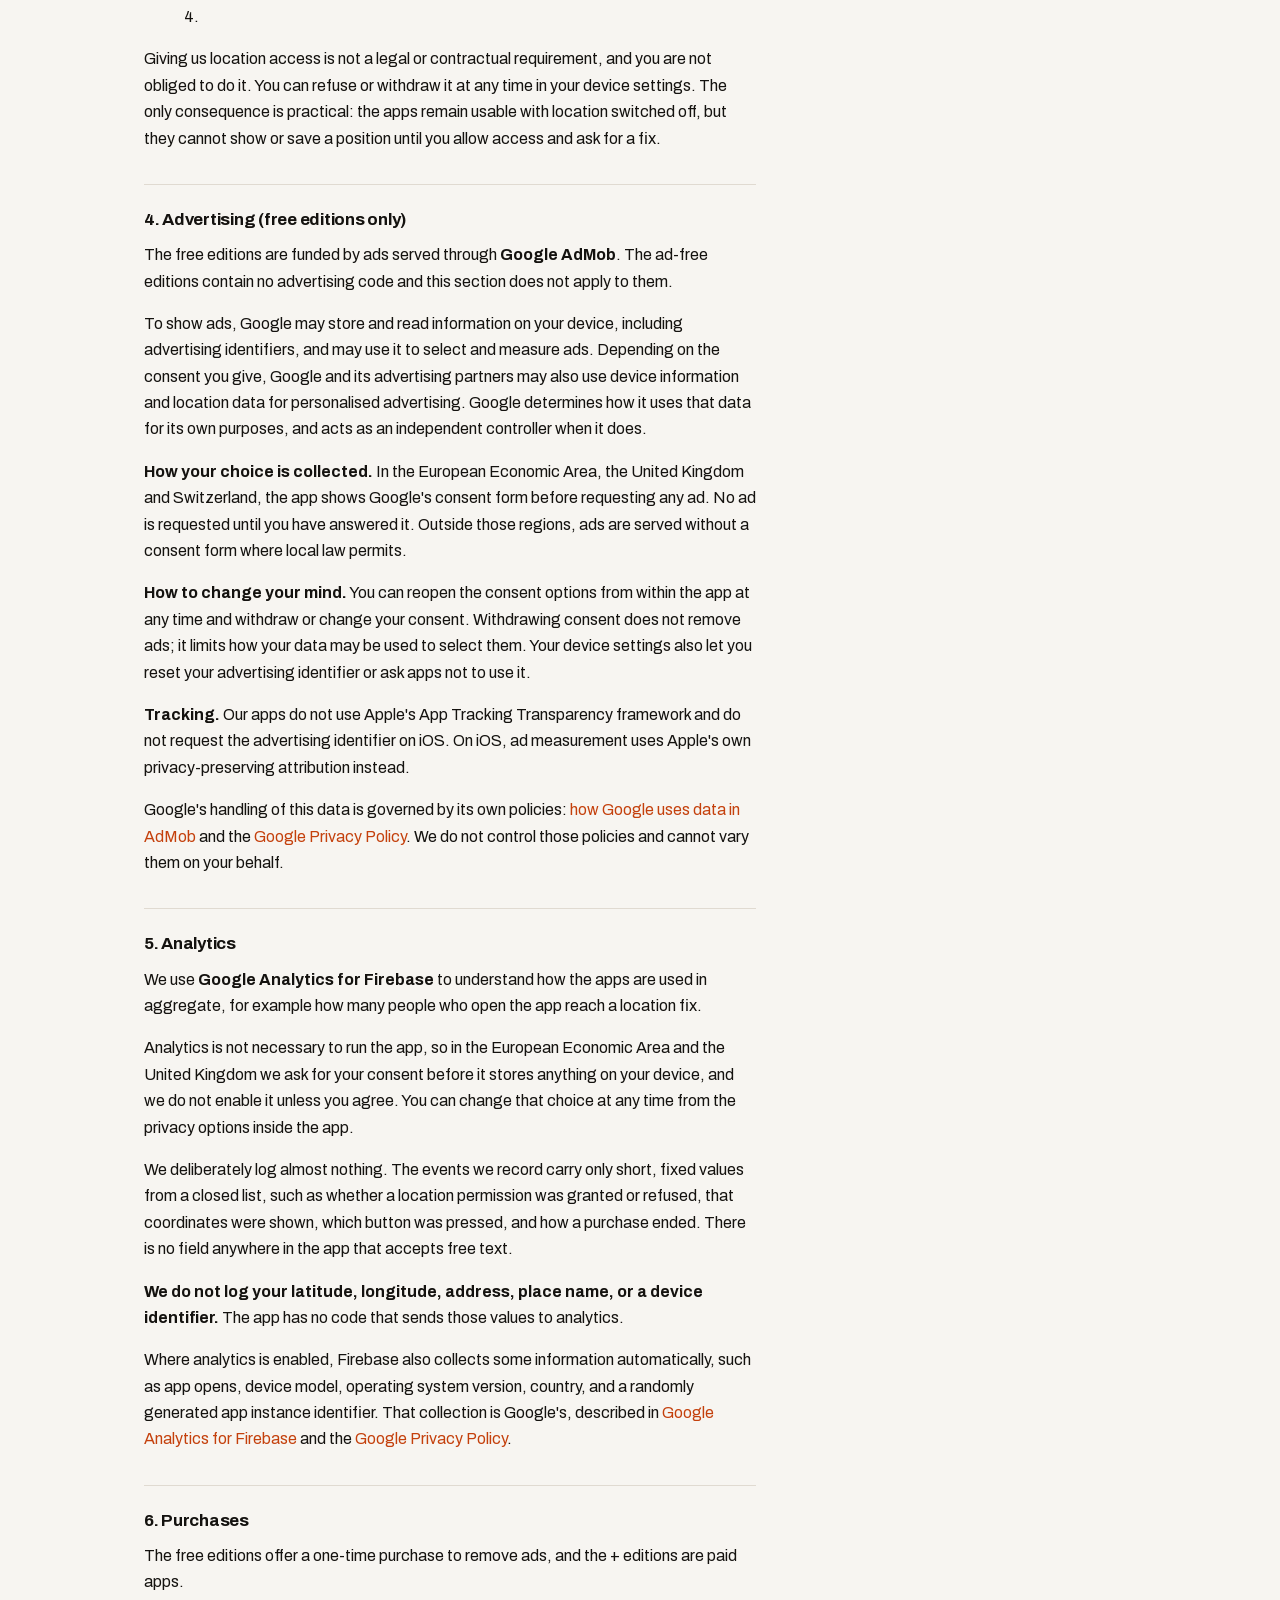
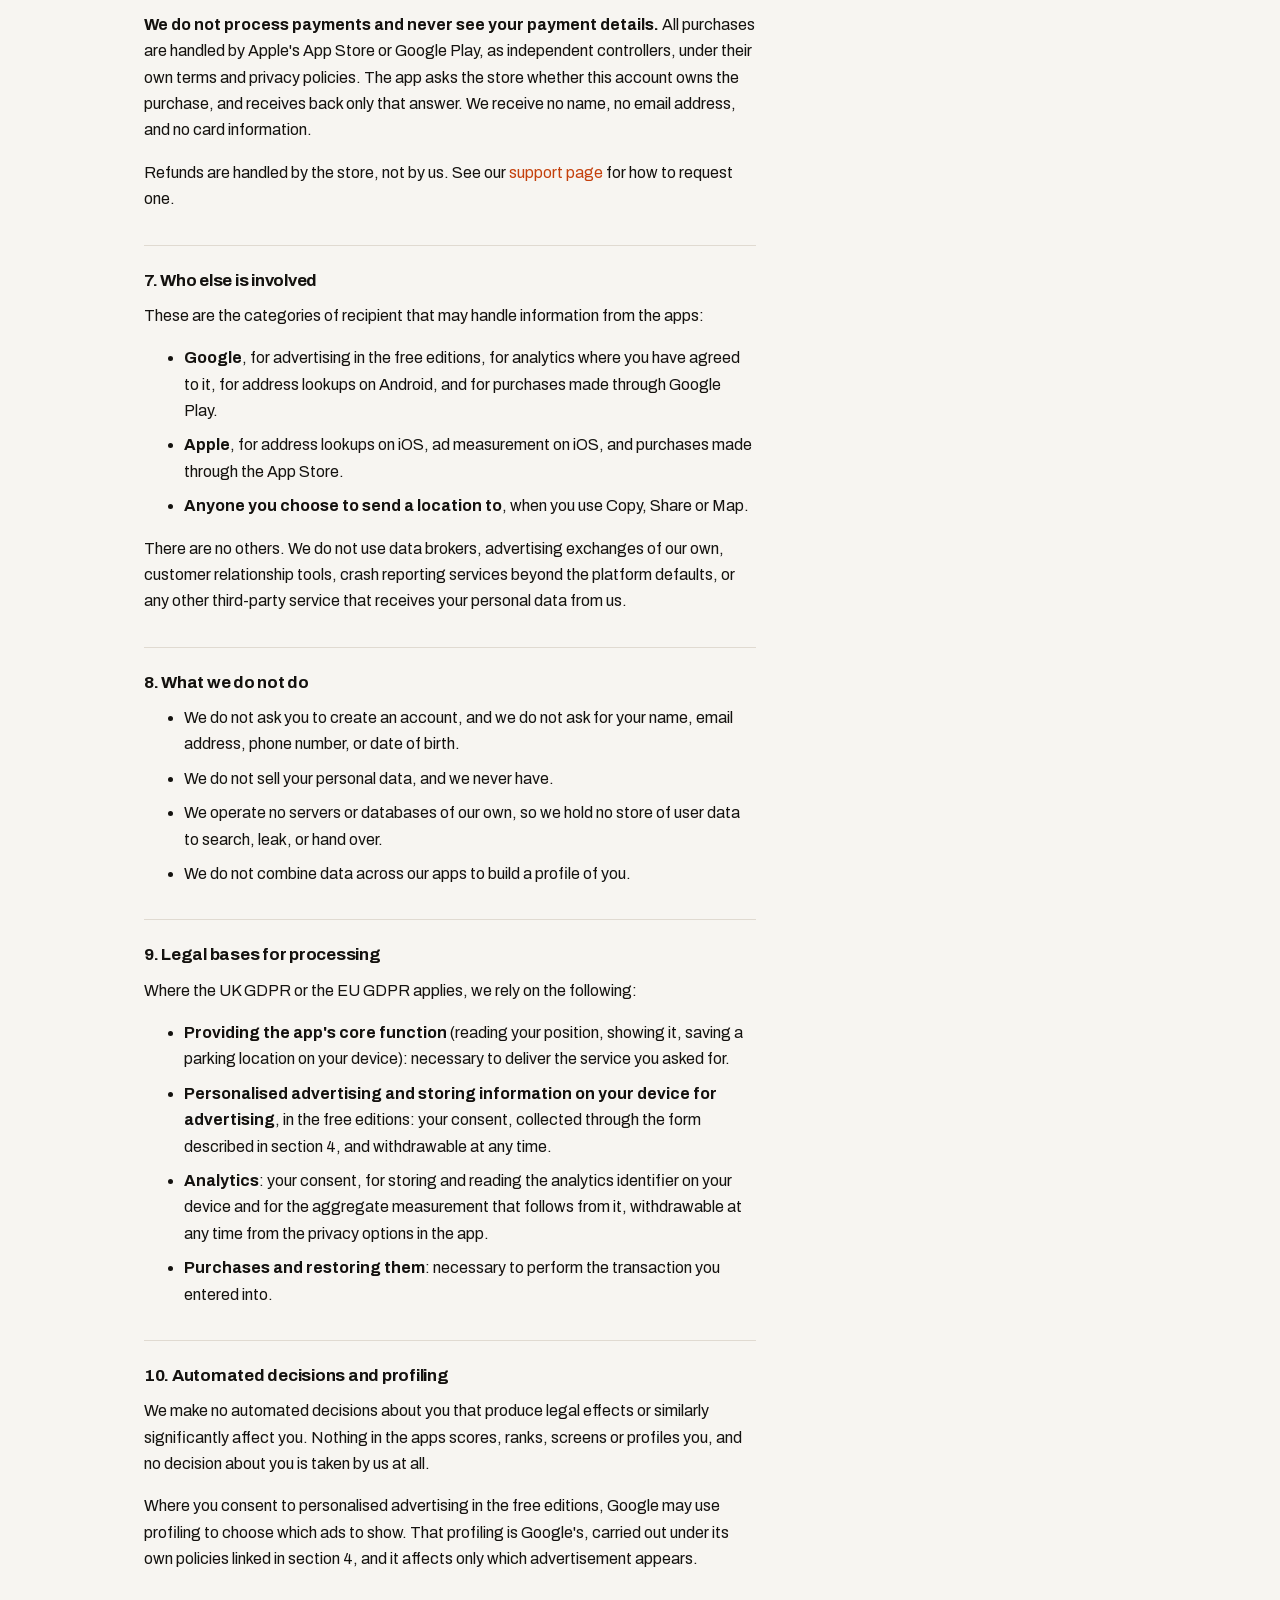
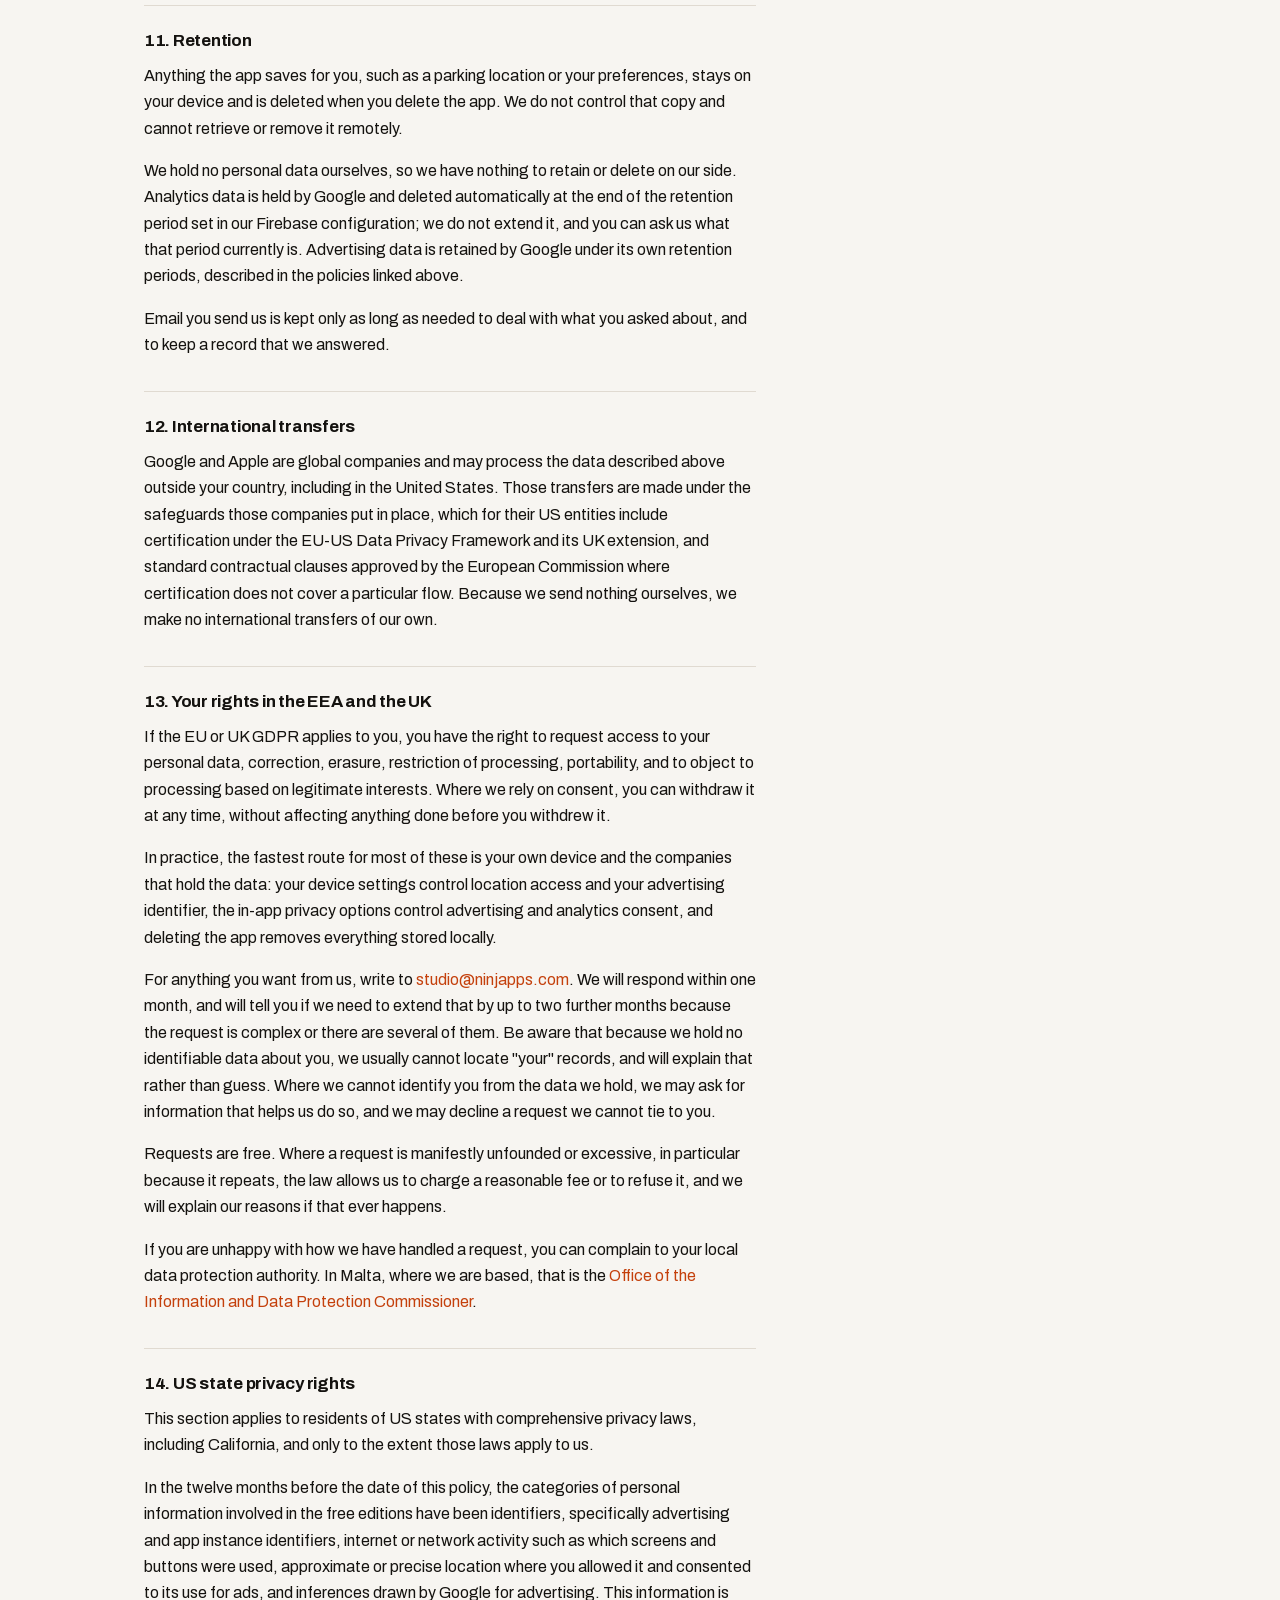
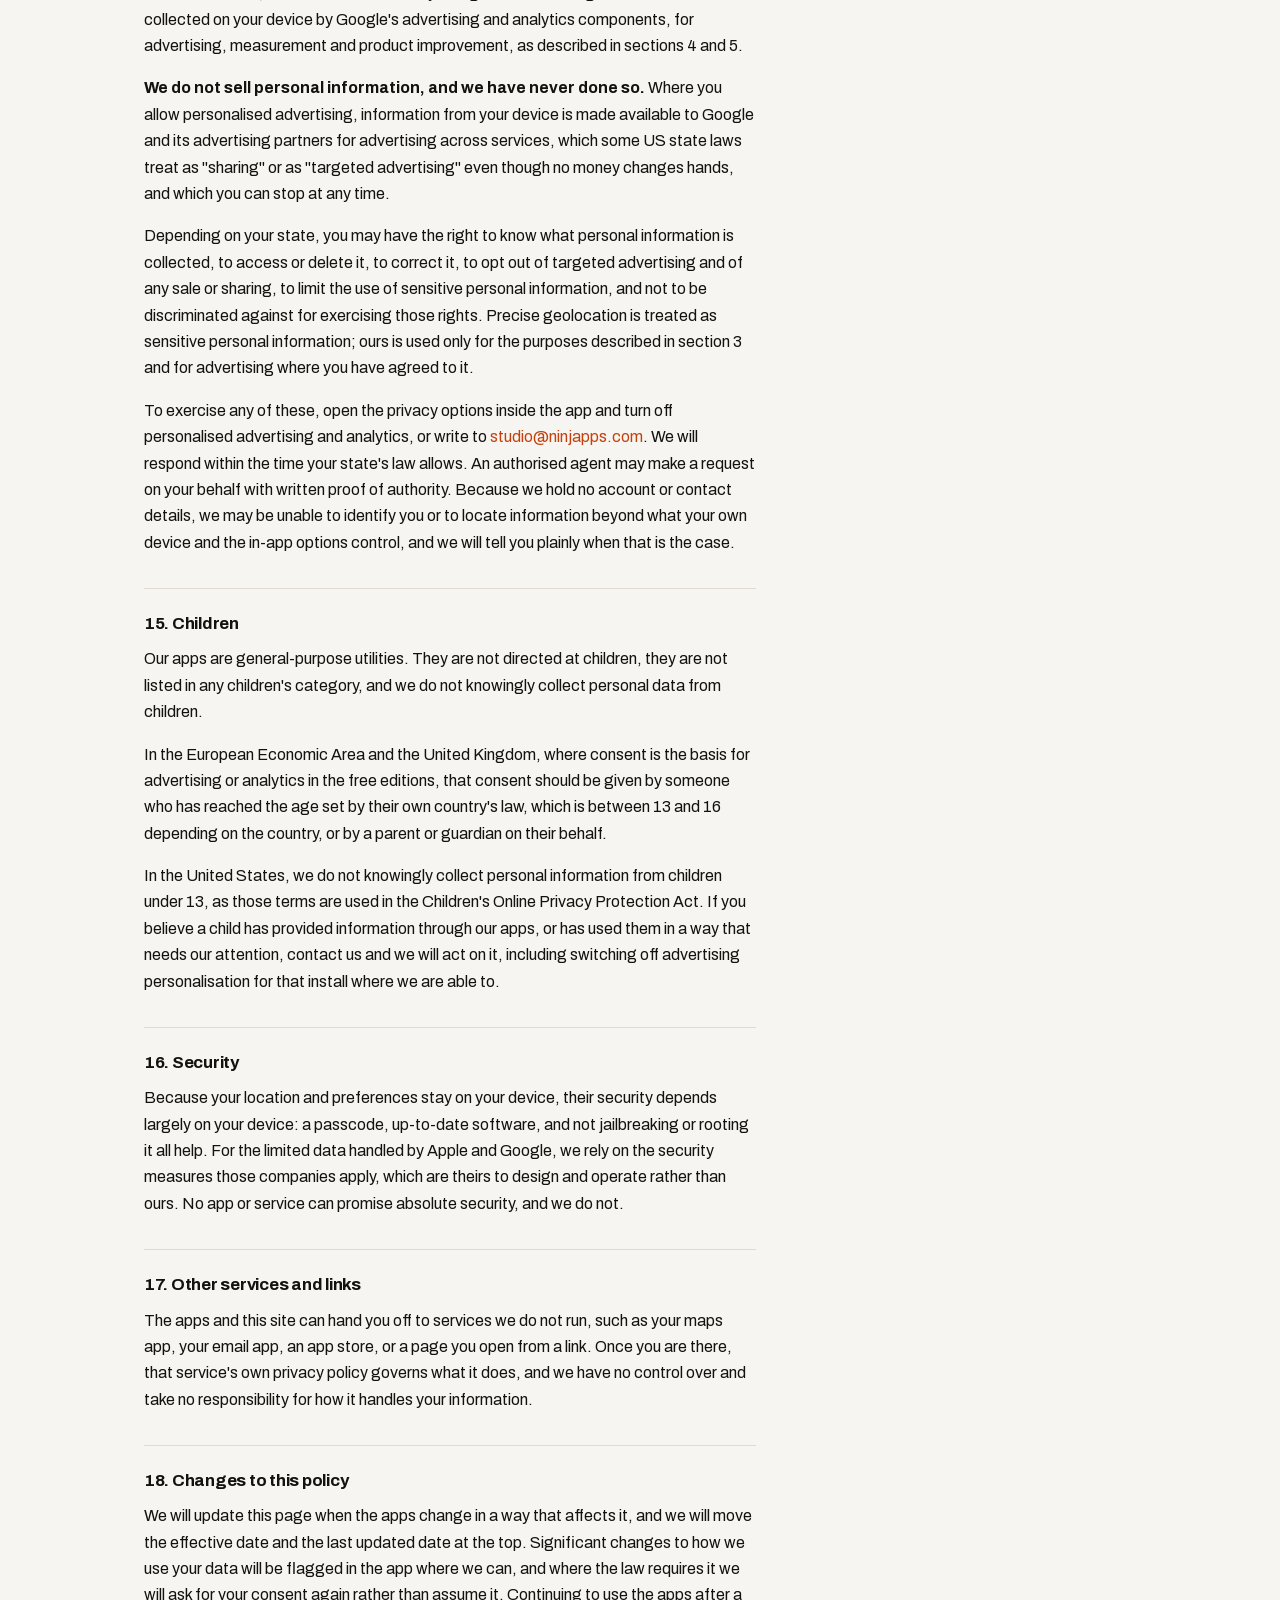
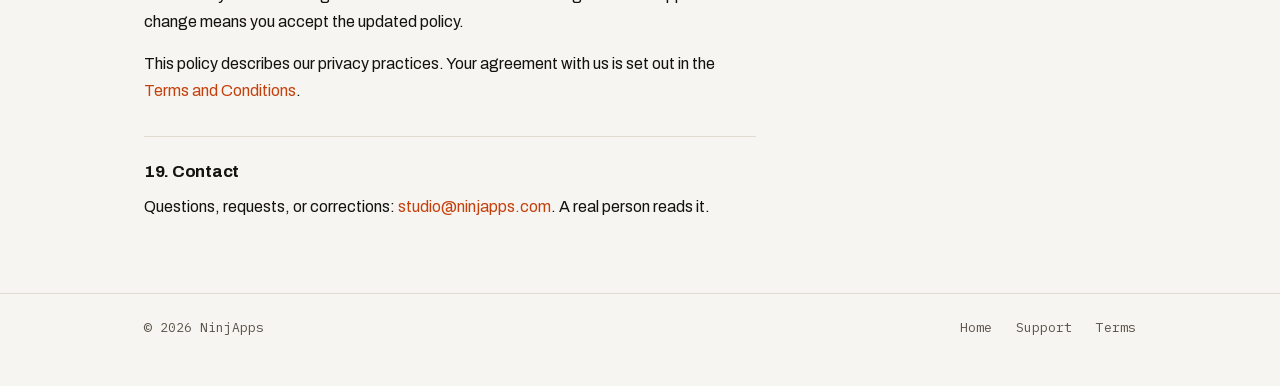
==== commit 3c592ad2: "Privacy policy: GDPR, ePrivacy and US state gaps closed Adds Art. 13(2)(e) and (f) statements, a rec" ====
--- a/privacy-policy.html
+++ b/privacy-policy.html
@@ -29,27 +29,36 @@
     <section class="hero">
       <span class="eyebrow rise">Legal</span>
       <h1 class="page-title rise">Privacy Policy</h1>
-      <p class="effective rise"><strong>Effective Date:</strong> 17 August 2026</p>
+      <p class="effective rise"><strong>Effective Date:</strong> 17 August 2026<br>
+        <strong>Last updated:</strong> 17 August 2026</p>
     </section>
 
     <div class="legal">
 
       <p>This policy explains what our apps do with your information, in plain terms. The short
-        version: we run no servers of our own, we hold no personal data about you, and your
-        coordinates are never sent to us.</p>
+        version: we operate no servers of our own, we receive no personal data from the apps
+        directly, and your coordinates are never sent to us. The limited advertising and analytics
+        data described below is collected and held by Google, under Google's own terms, and not by
+        us.</p>
 
       <h2>1. Who we are</h2>
-      <p>These apps are made by Jason Attard, trading as NinjApps ("we", "us", "our"). We are the
-        data controller for the limited processing described below.</p>
+      <p>These apps are made by Jason Attard, trading as NinjApps ("we", "us", "our"), based in
+        Malta. We are the data controller for the limited processing described in this policy.</p>
       <p>You can reach us at <a href="mailto:studio@ninjapps.com">studio@ninjapps.com</a>. We answer
-        privacy questions ourselves; there is no separate team to route you through.</p>
+        privacy questions ourselves; there is no separate team to route you through. If you need a
+        postal address for a formal request, ask and we will give you one.</p>
+      <p>We are not required to appoint a data protection officer, because we do not carry out
+        large-scale monitoring or large-scale processing of special category data. Privacy questions
+        go to the address above.</p>
 
       <h2>2. Which apps this covers</h2>
       <ul>
         <li>Find Me: GPS Coordinates, and Find Me: GPS Coordinates + (the ad-free edition)</li>
         <li>Find My Car: Where I Parked, and Find My Car: Where I Parked + (the ad-free edition)</li>
       </ul>
-      <p>Where something applies only to the free editions, which show ads, we say so.</p>
+      <p>Where something applies only to the free editions, which show ads, we say so. This policy
+        covers these apps only. It does not cover the app stores you download them from, or any other
+        service you reach from them.</p>
 
       <h2>3. Your location, and where it goes</h2>
       <p>This matters most, so it comes first.</p>
@@ -61,17 +70,18 @@
       <ul>
         <li><strong>To turn coordinates into an address.</strong> The app asks your operating
           system's geocoding service (Apple on iOS, Google on Android) to look up the address for
-          your coordinates. That lookup is handled by Apple or Google under their own privacy
-          policies.</li>
+          your coordinates. That lookup is handled by Apple or Google as independent controllers,
+          under their own privacy policies, and we do not receive the result of it.</li>
         <li><strong>When you choose to send it.</strong> Using Copy, Share, or Map hands the
           coordinates to whatever app or person you pick. That is your action, and where it goes
           from there is outside our control.</li>
         <li><strong>Advertising, in the free editions only, and only if you consent.</strong> See
           section 4.</li>
       </ul>
-      <p>You can refuse or withdraw location access at any time in your device settings. The apps
-        remain usable with location switched off; they simply cannot show a position until you allow
-        it and ask for one.</p>
+      <p>Giving us location access is not a legal or contractual requirement, and you are not obliged
+        to do it. You can refuse or withdraw it at any time in your device settings. The only
+        consequence is practical: the apps remain usable with location switched off, but they cannot
+        show or save a position until you allow access and ask for a fix.</p>
 
       <h2>4. Advertising (free editions only)</h2>
       <p>The free editions are funded by ads served through <strong>Google AdMob</strong>. The
@@ -79,7 +89,8 @@
       <p>To show ads, Google may store and read information on your device, including advertising
         identifiers, and may use it to select and measure ads. Depending on the consent you give,
         Google and its advertising partners may also use device information and location data for
-        personalised advertising.</p>
+        personalised advertising. Google determines how it uses that data for its own purposes, and
+        acts as an independent controller when it does.</p>
       <p><strong>How your choice is collected.</strong> In the European Economic Area, the United
         Kingdom and Switzerland, the app shows Google's consent form before requesting any ad. No ad
         is requested until you have answered it. Outside those regions, ads are served without a
@@ -93,20 +104,25 @@
         privacy-preserving attribution instead.</p>
       <p>Google's handling of this data is governed by its own policies:
         <a href="https://support.google.com/admob/answer/6128543">how Google uses data in AdMob</a>
-        and the <a href="https://policies.google.com/privacy">Google Privacy Policy</a>.</p>
+        and the <a href="https://policies.google.com/privacy">Google Privacy Policy</a>. We do not
+        control those policies and cannot vary them on your behalf.</p>
 
       <h2>5. Analytics</h2>
       <p>We use <strong>Google Analytics for Firebase</strong> to understand how the apps are used in
         aggregate, for example how many people who open the app reach a location fix.</p>
+      <p>Analytics is not necessary to run the app, so in the European Economic Area and the United
+        Kingdom we ask for your consent before it stores anything on your device, and we do not
+        enable it unless you agree. You can change that choice at any time from the privacy options
+        inside the app.</p>
       <p>We deliberately log almost nothing. The events we record carry only short, fixed values from
         a closed list, such as whether a location permission was granted or refused, that coordinates
         were shown, which button was pressed, and how a purchase ended. There is no field anywhere in
         the app that accepts free text.</p>
-      <p><strong>We never log your latitude, longitude, address, place name, or a device
-        identifier.</strong> This is enforced in the code itself, not left to discretion.</p>
-      <p>Firebase also collects some information automatically, such as app opens, device model,
-        operating system version, country, and a randomly generated app instance identifier. That
-        collection is Google's, described in
+      <p><strong>We do not log your latitude, longitude, address, place name, or a device
+        identifier.</strong> The app has no code that sends those values to analytics.</p>
+      <p>Where analytics is enabled, Firebase also collects some information automatically, such as
+        app opens, device model, operating system version, country, and a randomly generated app
+        instance identifier. That collection is Google's, described in
         <a href="https://firebase.google.com/policies/analytics">Google Analytics for Firebase</a>
         and the <a href="https://policies.google.com/privacy">Google Privacy Policy</a>.</p>
 
@@ -114,23 +130,39 @@
       <p>The free editions offer a one-time purchase to remove ads, and the + editions are paid
         apps.</p>
       <p><strong>We do not process payments and never see your payment details.</strong> All
-        purchases are handled by Apple's App Store or Google Play, under their terms and privacy
-        policies. The app asks the store whether this account owns the purchase, and receives back
-        only that answer. We receive no name, no email address, and no card information.</p>
+        purchases are handled by Apple's App Store or Google Play, as independent controllers, under
+        their own terms and privacy policies. The app asks the store whether this account owns the
+        purchase, and receives back only that answer. We receive no name, no email address, and no
+        card information.</p>
       <p>Refunds are handled by the store, not by us. See our <a href="/support">support page</a> for
         how to request one.</p>
 
-      <h2>7. What we do not do</h2>
+      <h2>7. Who else is involved</h2>
+      <p>These are the categories of recipient that may handle information from the apps:</p>
+      <ul>
+        <li><strong>Google</strong>, for advertising in the free editions, for analytics where you
+          have agreed to it, for address lookups on Android, and for purchases made through Google
+          Play.</li>
+        <li><strong>Apple</strong>, for address lookups on iOS, ad measurement on iOS, and purchases
+          made through the App Store.</li>
+        <li><strong>Anyone you choose to send a location to</strong>, when you use Copy, Share or
+          Map.</li>
+      </ul>
+      <p>There are no others. We do not use data brokers, advertising exchanges of our own, customer
+        relationship tools, crash reporting services beyond the platform defaults, or any other
+        third-party service that receives your personal data from us.</p>
+
+      <h2>8. What we do not do</h2>
       <ul>
         <li>We do not ask you to create an account, and we do not ask for your name, email address,
           phone number, or date of birth.</li>
         <li>We do not sell your personal data, and we never have.</li>
-        <li>We operate no servers or databases, so there is no store of user data for us to search,
-          leak, or hand over.</li>
+        <li>We operate no servers or databases of our own, so we hold no store of user data to
+          search, leak, or hand over.</li>
         <li>We do not combine data across our apps to build a profile of you.</li>
       </ul>
 
-      <h2>8. Legal bases for processing</h2>
+      <h2>9. Legal bases for processing</h2>
       <p>Where the UK GDPR or the EU GDPR applies, we rely on the following:</p>
       <ul>
         <li><strong>Providing the app's core function</strong> (reading your position, showing it,
@@ -139,64 +171,131 @@
         <li><strong>Personalised advertising and storing information on your device for
           advertising</strong>, in the free editions: your consent, collected through the form
           described in section 4, and withdrawable at any time.</li>
-        <li><strong>Analytics</strong>: our legitimate interest in understanding how the apps are
-          used well enough to improve them, balanced against the fact that the data is aggregate and
-          contains no location or contact information.</li>
+        <li><strong>Analytics</strong>: your consent, for storing and reading the analytics
+          identifier on your device and for the aggregate measurement that follows from it,
+          withdrawable at any time from the privacy options in the app.</li>
         <li><strong>Purchases and restoring them</strong>: necessary to perform the transaction you
           entered into.</li>
       </ul>
 
-      <h2>9. Retention</h2>
+      <h2>10. Automated decisions and profiling</h2>
+      <p>We make no automated decisions about you that produce legal effects or similarly
+        significantly affect you. Nothing in the apps scores, ranks, screens or profiles you, and no
+        decision about you is taken by us at all.</p>
+      <p>Where you consent to personalised advertising in the free editions, Google may use profiling
+        to choose which ads to show. That profiling is Google's, carried out under its own policies
+        linked in section 4, and it affects only which advertisement appears.</p>
+
+      <h2>11. Retention</h2>
       <p>Anything the app saves for you, such as a parking location or your preferences, stays on
-        your device and is deleted when you delete the app.</p>
-      <p>We hold no personal data ourselves, so we have nothing to retain or delete on our side. Data
-        held by Google for advertising and analytics is retained according to Google's own retention
-        periods, described in the policies linked above.</p>
-
-      <h2>10. International transfers</h2>
+        your device and is deleted when you delete the app. We do not control that copy and cannot
+        retrieve or remove it remotely.</p>
+      <p>We hold no personal data ourselves, so we have nothing to retain or delete on our side.
+        Analytics data is held by Google and deleted automatically at the end of the retention period
+        set in our Firebase configuration; we do not extend it, and you can ask us what that period
+        currently is. Advertising data is retained by Google under its own retention periods,
+        described in the policies linked above.</p>
+      <p>Email you send us is kept only as long as needed to deal with what you asked about, and to
+        keep a record that we answered.</p>
+
+      <h2>12. International transfers</h2>
       <p>Google and Apple are global companies and may process the data described above outside your
         country, including in the United States. Those transfers are made under the safeguards those
-        companies put in place, such as the European Commission's standard contractual clauses.
-        Because we send nothing ourselves, we make no international transfers of our own.</p>
-
-      <h2>11. Your rights</h2>
+        companies put in place, which for their US entities include certification under the EU-US
+        Data Privacy Framework and its UK extension, and standard contractual clauses approved by the
+        European Commission where certification does not cover a particular flow. Because we send
+        nothing ourselves, we make no international transfers of our own.</p>
+
+      <h2>13. Your rights in the EEA and the UK</h2>
       <p>If the EU or UK GDPR applies to you, you have the right to request access to your personal
         data, correction, erasure, restriction of processing, portability, and to object to
         processing based on legitimate interests. Where we rely on consent, you can withdraw it at
-        any time.</p>
+        any time, without affecting anything done before you withdrew it.</p>
       <p>In practice, the fastest route for most of these is your own device and the companies that
         hold the data: your device settings control location access and your advertising identifier,
-        the in-app consent options control advertising consent, and deleting the app removes
-        everything stored locally.</p>
+        the in-app privacy options control advertising and analytics consent, and deleting the app
+        removes everything stored locally.</p>
       <p>For anything you want from us, write to
         <a href="mailto:studio@ninjapps.com">studio@ninjapps.com</a>. We will respond within one
-        month. Be aware that because we hold no identifiable data about you, we usually cannot locate
-        "your" records, and will explain that rather than guess.</p>
+        month, and will tell you if we need to extend that by up to two further months because the
+        request is complex or there are several of them. Be aware that because we hold no identifiable
+        data about you, we usually cannot locate "your" records, and will explain that rather than
+        guess. Where we cannot identify you from the data we hold, we may ask for information that
+        helps us do so, and we may decline a request we cannot tie to you.</p>
+      <p>Requests are free. Where a request is manifestly unfounded or excessive, in particular
+        because it repeats, the law allows us to charge a reasonable fee or to refuse it, and we will
+        explain our reasons if that ever happens.</p>
       <p>If you are unhappy with how we have handled a request, you can complain to your local data
         protection authority. In Malta, where we are based, that is the
         <a href="https://idpc.org.mt/">Office of the Information and Data Protection
         Commissioner</a>.</p>
 
-      <h2>12. Children</h2>
-      <p>Our apps are general-purpose utilities and are not directed at children. We do not knowingly
-        collect personal data from children. In the European Economic Area, consent for advertising
-        in the free editions should be given by someone aged 16 or over, or by a parent or guardian,
-        in line with the age set by local law. If you believe a child has used the apps in a way that
-        needs our attention, contact us and we will act on it.</p>
-
-      <h2>13. Security</h2>
+      <h2>14. US state privacy rights</h2>
+      <p>This section applies to residents of US states with comprehensive privacy laws, including
+        California, and only to the extent those laws apply to us.</p>
+      <p>In the twelve months before the date of this policy, the categories of personal information
+        involved in the free editions have been identifiers, specifically advertising and app
+        instance identifiers, internet or network activity such as which screens and buttons were
+        used, approximate or precise location where you allowed it and consented to its use for ads,
+        and inferences drawn by Google for advertising. This information is collected on your device
+        by Google's advertising and analytics components, for advertising, measurement and product
+        improvement, as described in sections 4 and 5.</p>
+      <p><strong>We do not sell personal information, and we have never done so.</strong> Where you
+        allow personalised advertising, information from your device is made available to Google and
+        its advertising partners for advertising across services, which some US state laws treat as
+        "sharing" or as "targeted advertising" even though no money changes hands, and which you can
+        stop at any time.</p>
+      <p>Depending on your state, you may have the right to know what personal information is
+        collected, to access or delete it, to correct it, to opt out of targeted advertising and of
+        any sale or sharing, to limit the use of sensitive personal information, and not to be
+        discriminated against for exercising those rights. Precise geolocation is treated as
+        sensitive personal information; ours is used only for the purposes described in section 3 and
+        for advertising where you have agreed to it.</p>
+      <p>To exercise any of these, open the privacy options inside the app and turn off personalised
+        advertising and analytics, or write to
+        <a href="mailto:studio@ninjapps.com">studio@ninjapps.com</a>. We will respond within the time
+        your state's law allows. An authorised agent may make a request on your behalf with written
+        proof of authority. Because we hold no account or contact details, we may be unable to
+        identify you or to locate information beyond what your own device and the in-app options
+        control, and we will tell you plainly when that is the case.</p>
+
+      <h2>15. Children</h2>
+      <p>Our apps are general-purpose utilities. They are not directed at children, they are not
+        listed in any children's category, and we do not knowingly collect personal data from
+        children.</p>
+      <p>In the European Economic Area and the United Kingdom, where consent is the basis for
+        advertising or analytics in the free editions, that consent should be given by someone who
+        has reached the age set by their own country's law, which is between 13 and 16 depending on
+        the country, or by a parent or guardian on their behalf.</p>
+      <p>In the United States, we do not knowingly collect personal information from children under
+        13, as those terms are used in the Children's Online Privacy Protection Act. If you believe a
+        child has provided information through our apps, or has used them in a way that needs our
+        attention, contact us and we will act on it, including switching off advertising personalisation
+        for that install where we are able to.</p>
+
+      <h2>16. Security</h2>
       <p>Because your location and preferences stay on your device, their security depends largely on
         your device: a passcode, up-to-date software, and not jailbreaking or rooting it all help.
-        For the limited data handled by Apple and Google on our behalf, we rely on their security
-        measures. No app or service can promise absolute security, and we do not.</p>
-
-      <h2>14. Changes to this policy</h2>
+        For the limited data handled by Apple and Google, we rely on the security measures those
+        companies apply, which are theirs to design and operate rather than ours. No app or service
+        can promise absolute security, and we do not.</p>
+
+      <h2>17. Other services and links</h2>
+      <p>The apps and this site can hand you off to services we do not run, such as your maps app,
+        your email app, an app store, or a page you open from a link. Once you are there, that
+        service's own privacy policy governs what it does, and we have no control over and take no
+        responsibility for how it handles your information.</p>
+
+      <h2>18. Changes to this policy</h2>
       <p>We will update this page when the apps change in a way that affects it, and we will move the
-        effective date at the top. Significant changes to how we use your data will be flagged in the
-        app where we can. Continuing to use the apps after a change means you accept the updated
-        policy.</p>
-
-      <h2>15. Contact</h2>
+        effective date and the last updated date at the top. Significant changes to how we use your
+        data will be flagged in the app where we can, and where the law requires it we will ask for
+        your consent again rather than assume it. Continuing to use the apps after a change means you
+        accept the updated policy.</p>
+      <p>This policy describes our privacy practices. Your agreement with us is set out in the
+        <a href="/terms-and-conditions">Terms and Conditions</a>.</p>
+
+      <h2>19. Contact</h2>
       <p>Questions, requests, or corrections:
         <a href="mailto:studio@ninjapps.com">studio@ninjapps.com</a>. A real person reads it.</p>
 
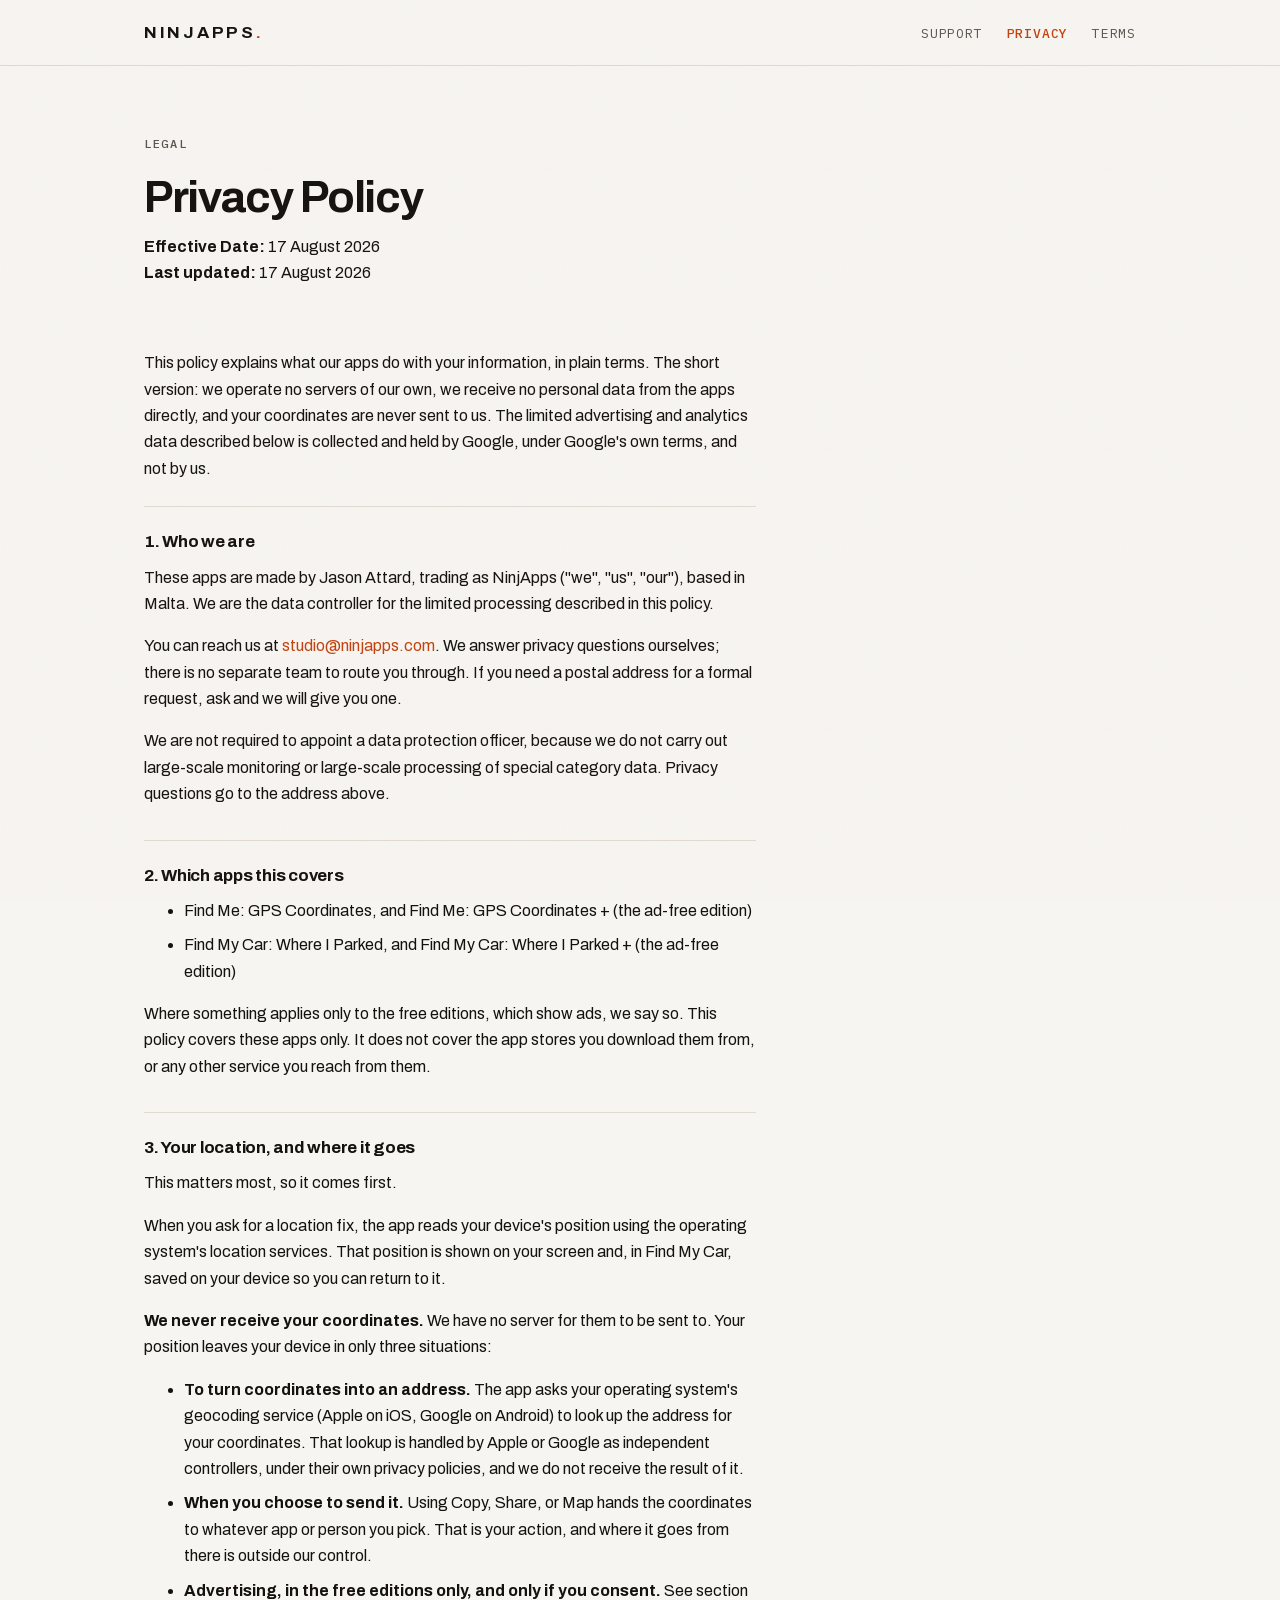
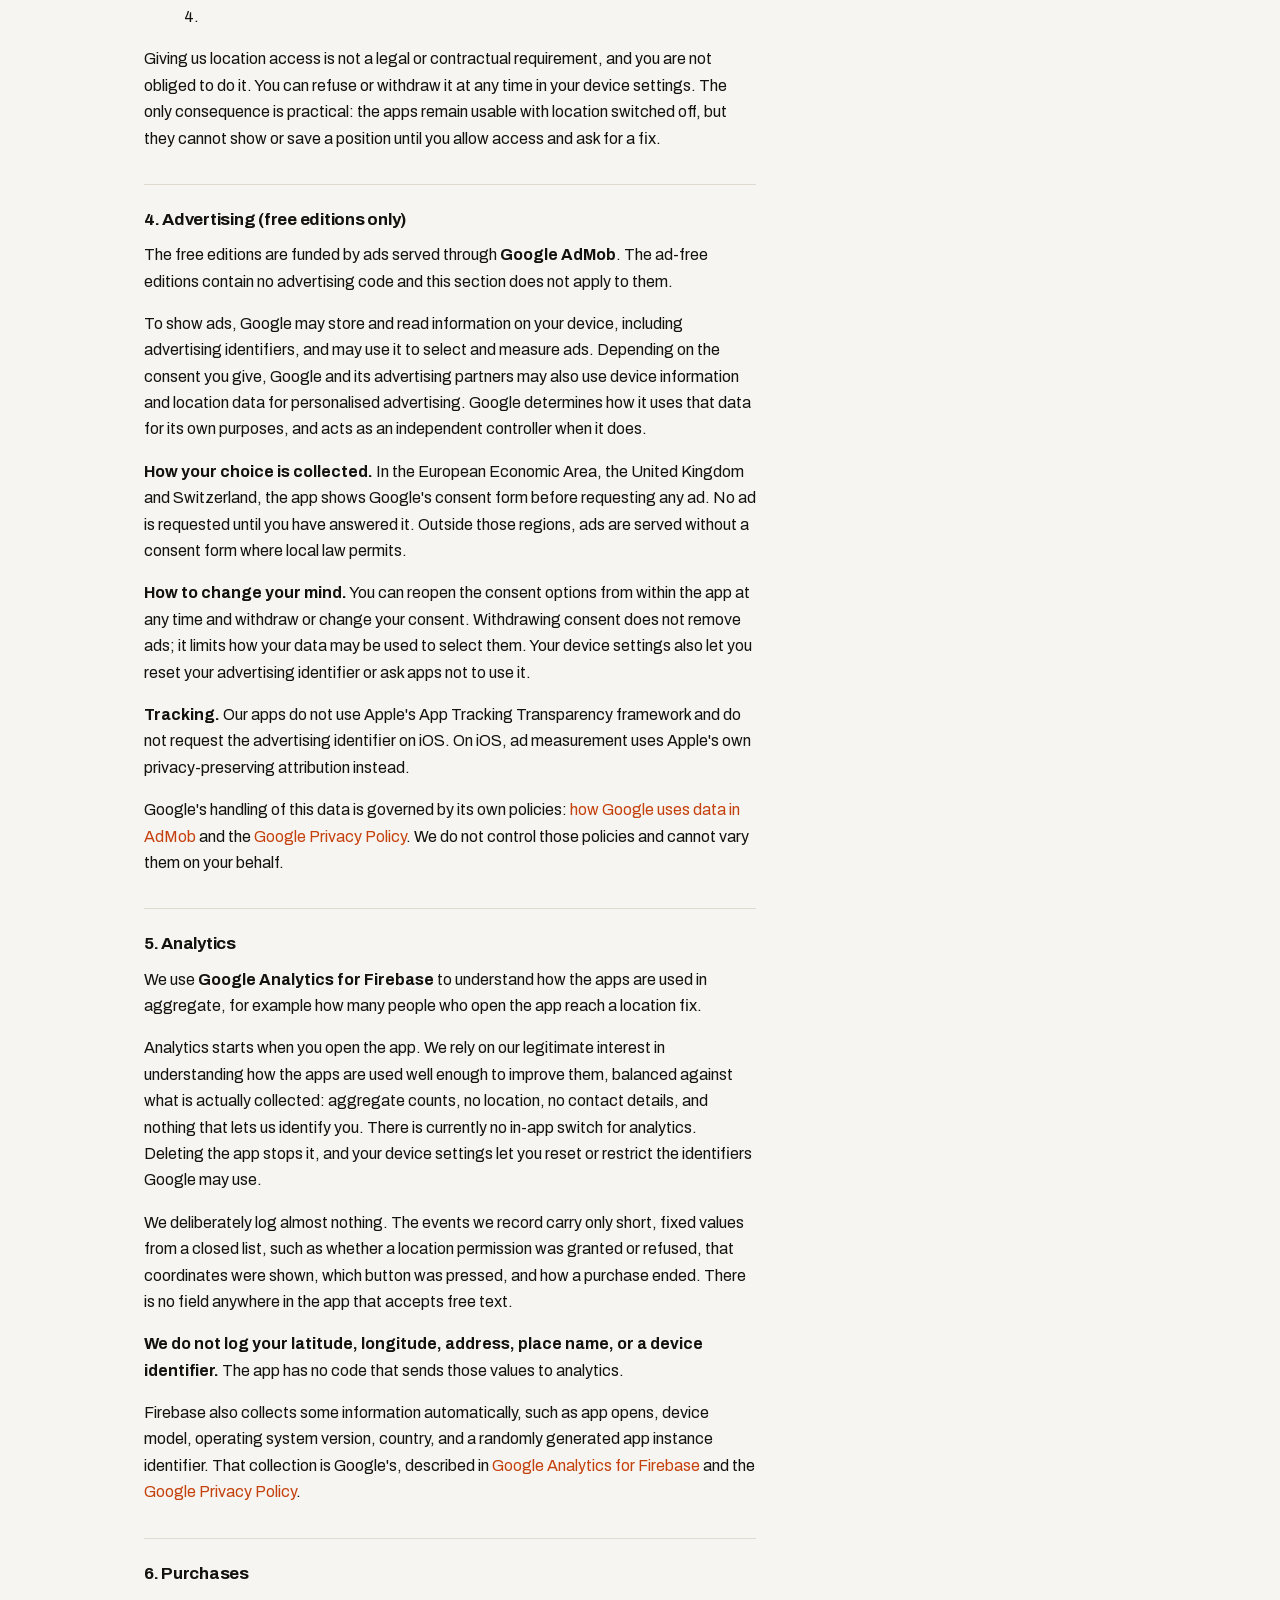
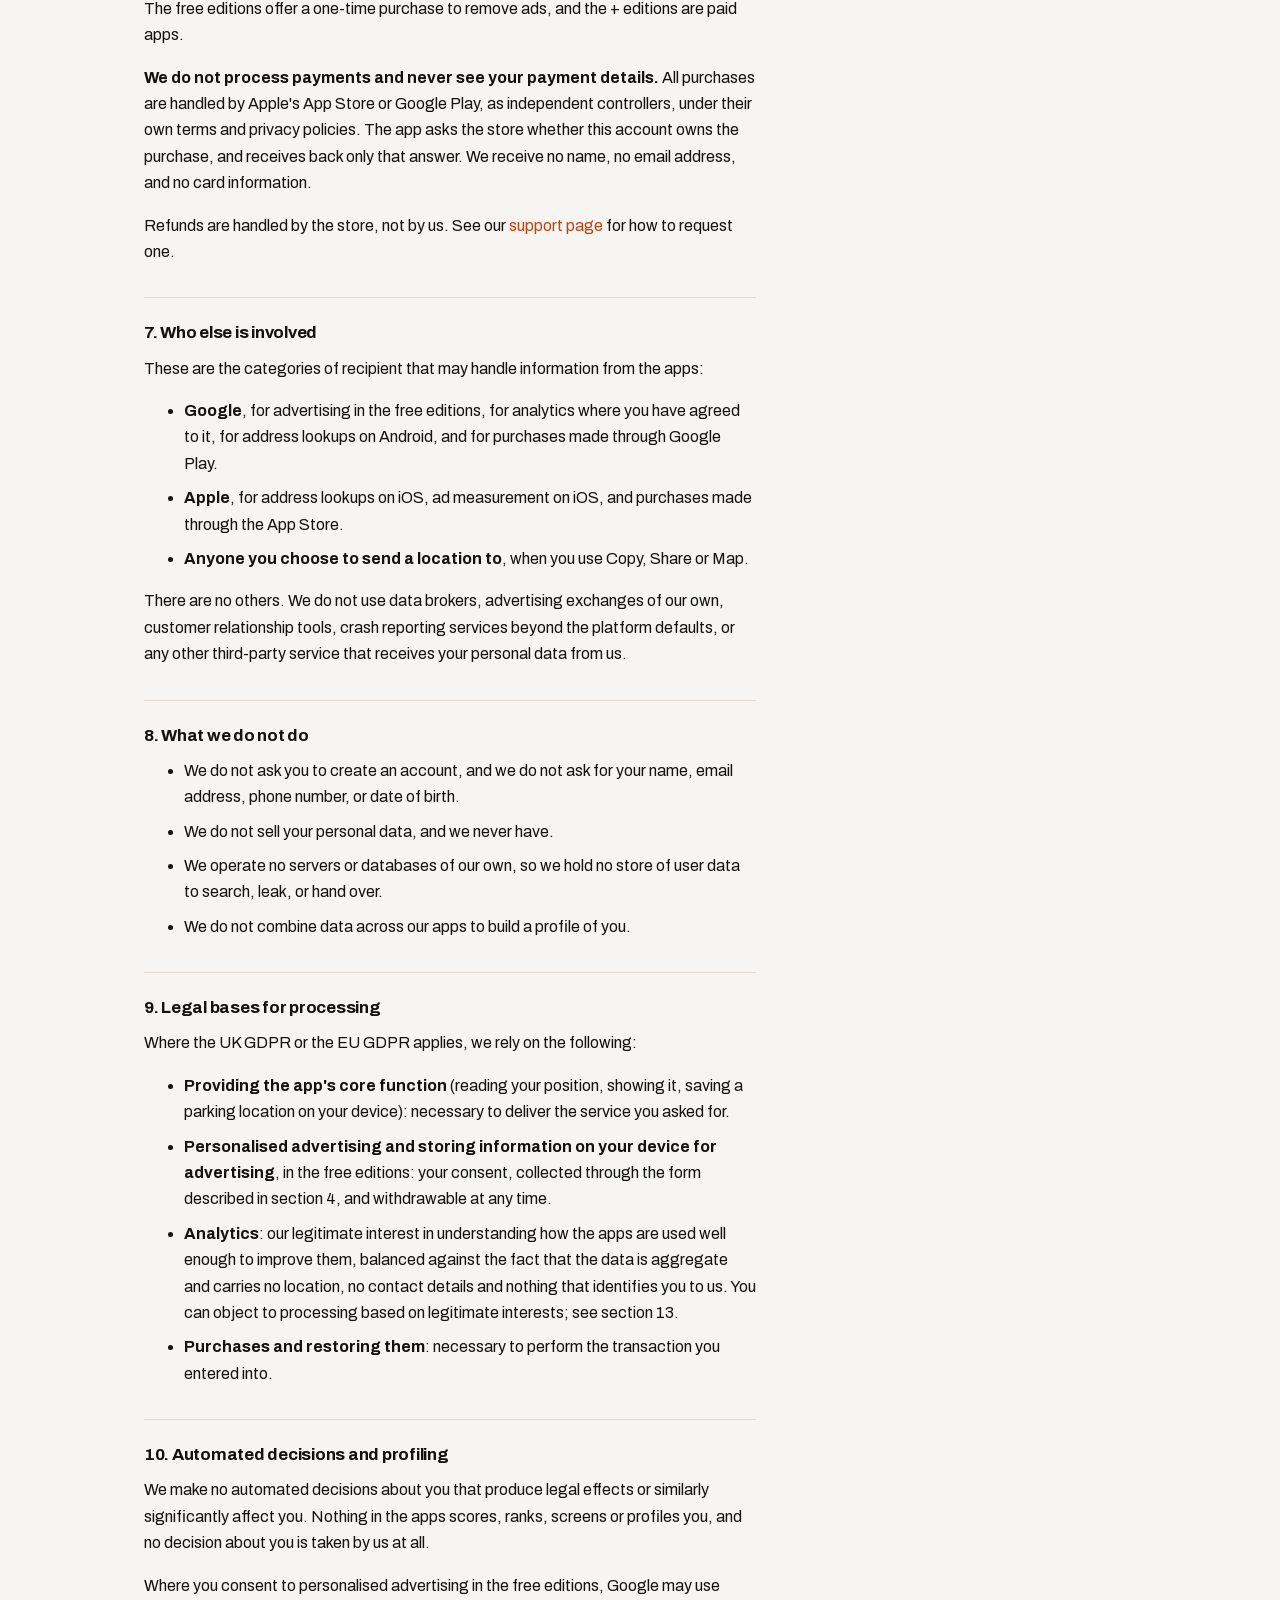
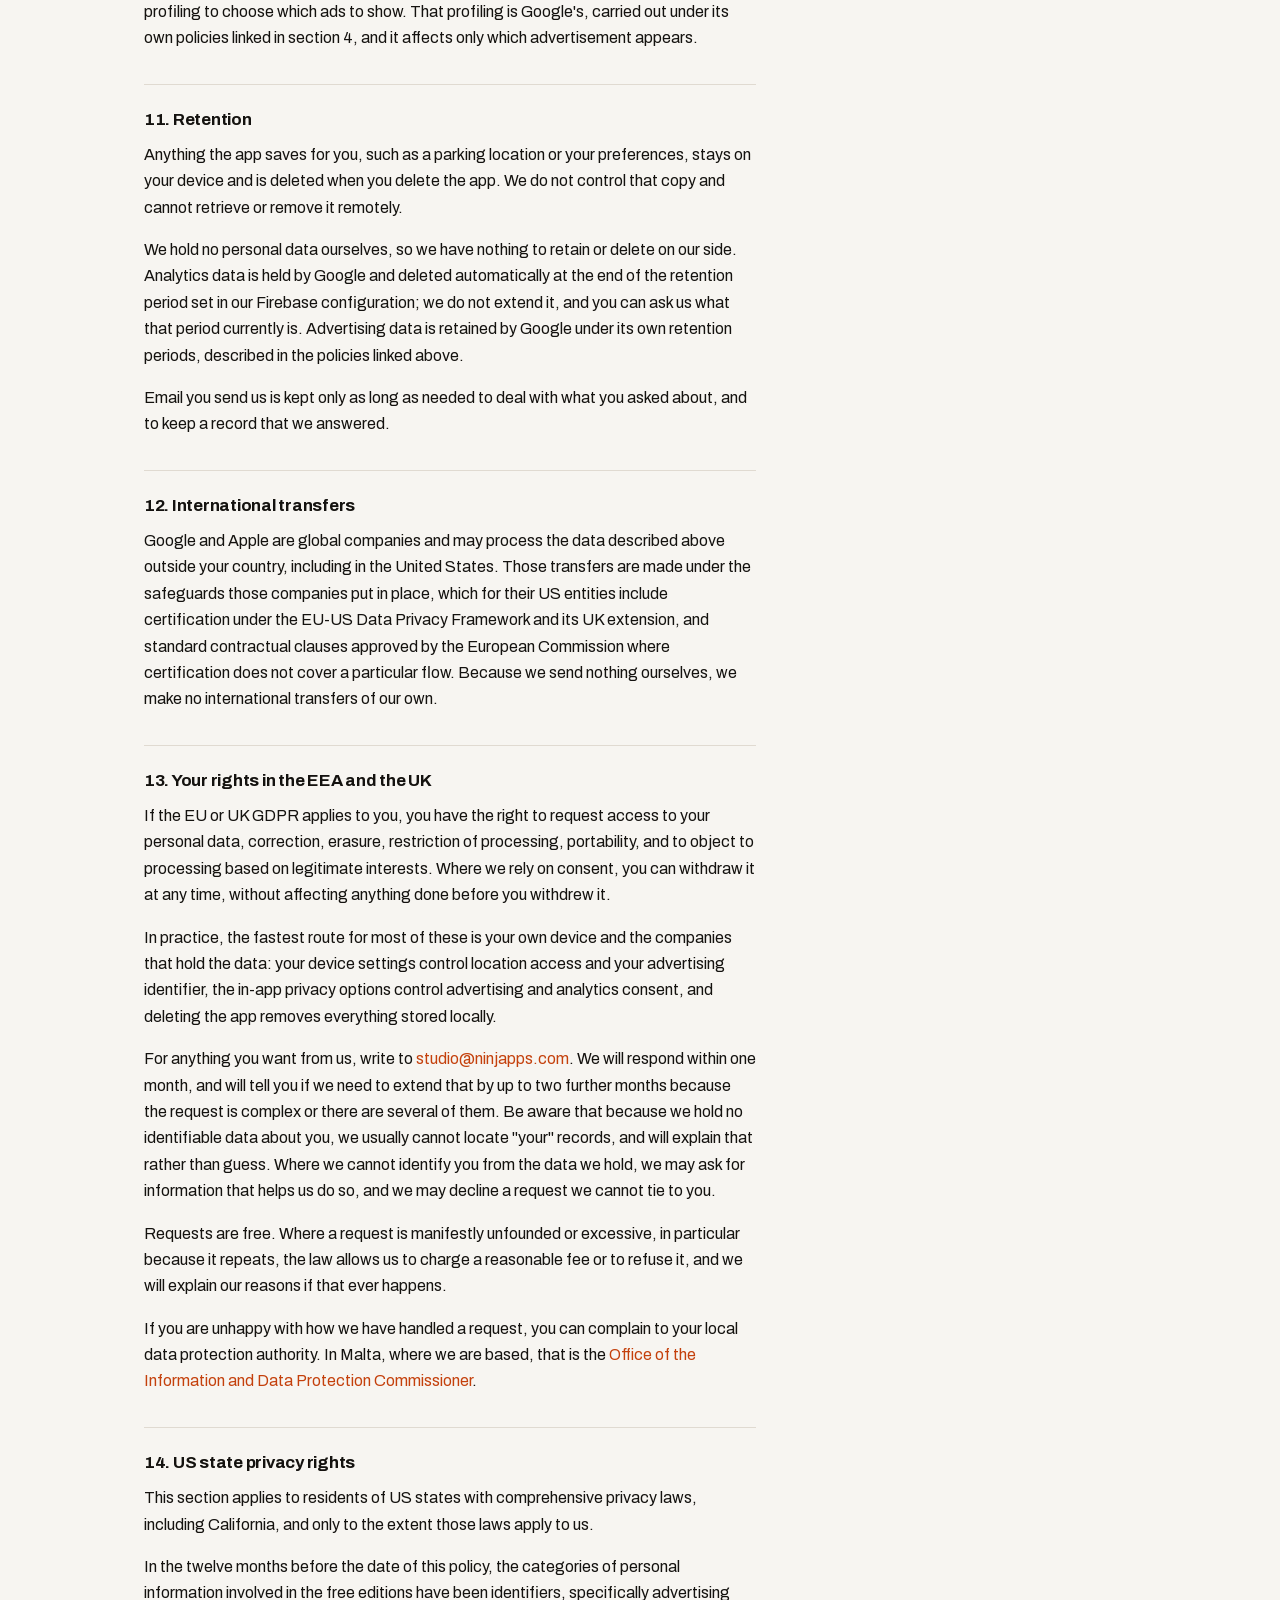
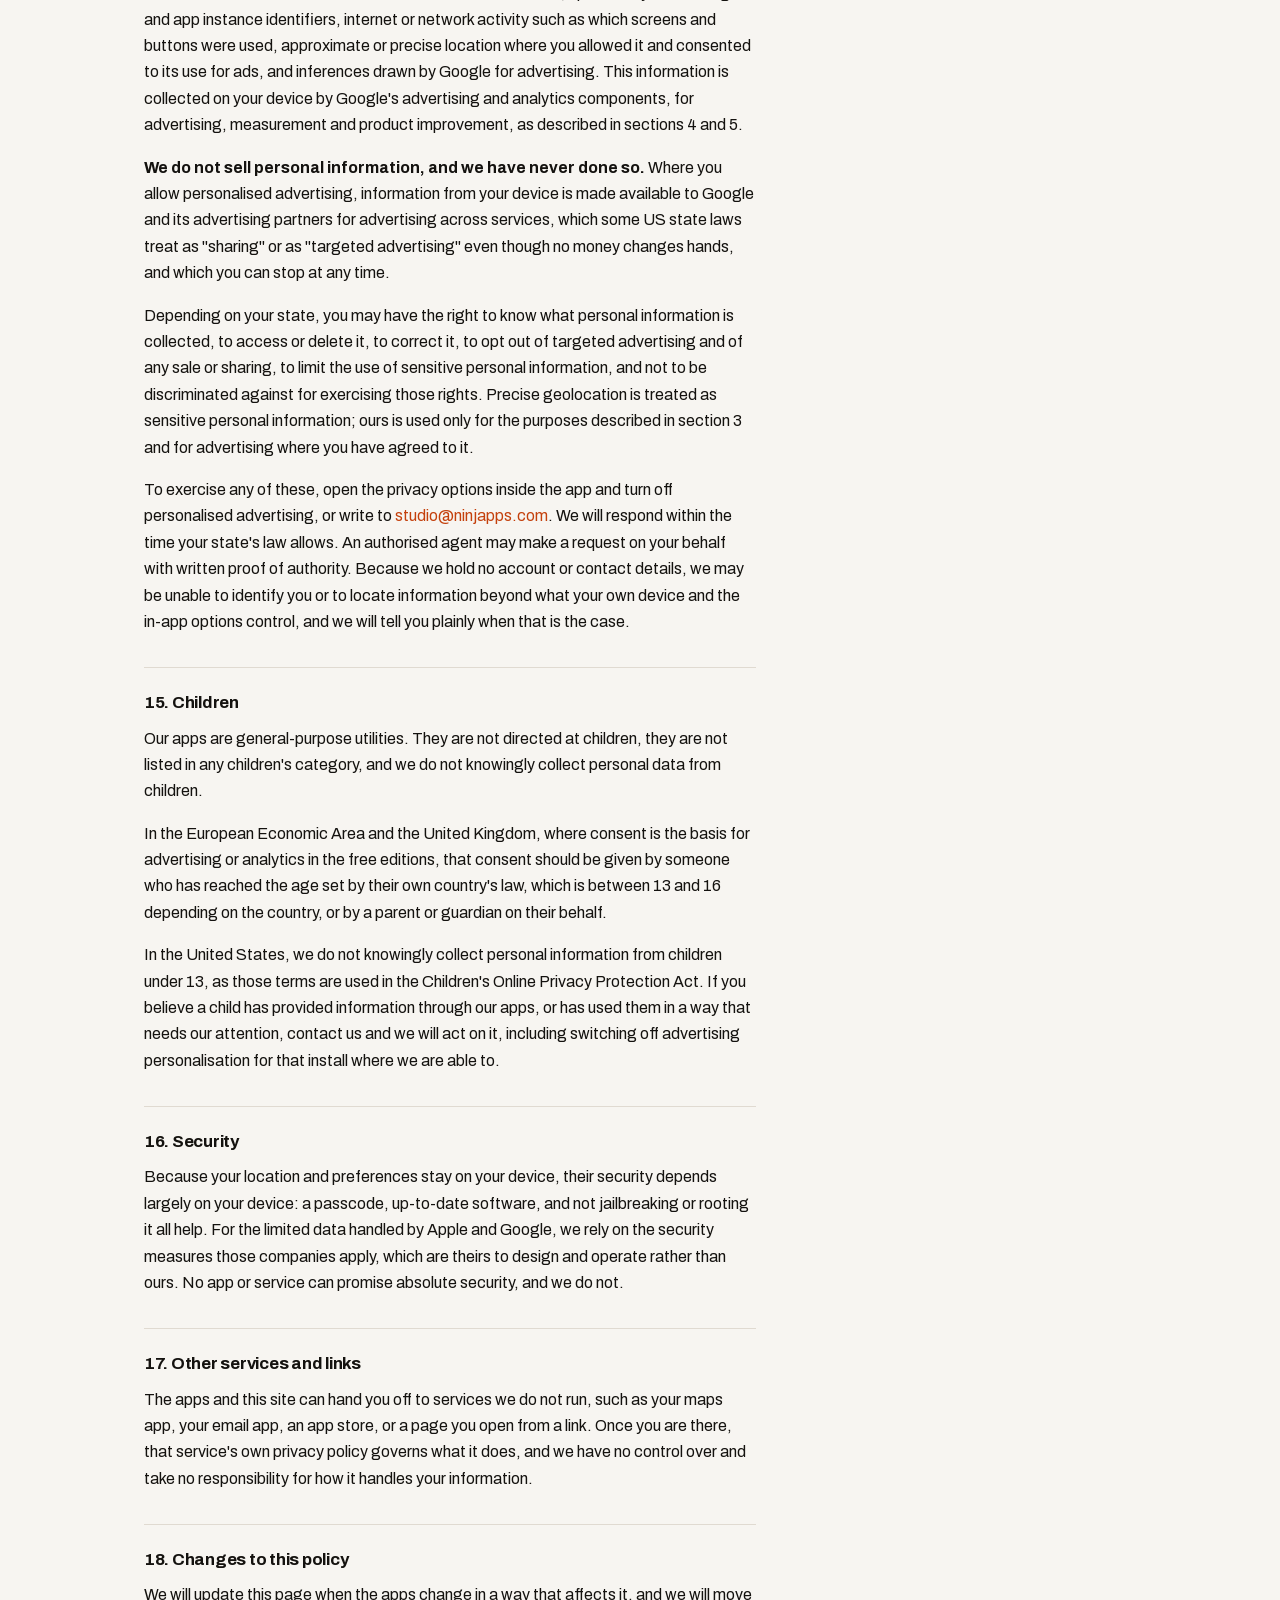
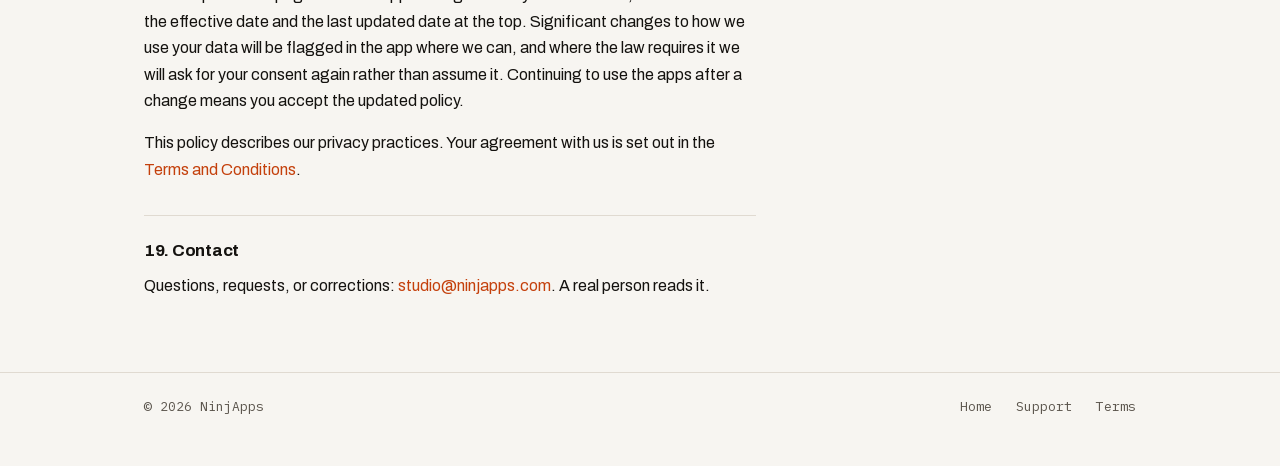
==== commit dc3c8d07: "Legal pages: correct the analytics claim, harden the terms Privacy policy: the analytics section des" ====
--- a/privacy-policy.html
+++ b/privacy-policy.html
@@ -110,19 +110,19 @@
       <h2>5. Analytics</h2>
       <p>We use <strong>Google Analytics for Firebase</strong> to understand how the apps are used in
         aggregate, for example how many people who open the app reach a location fix.</p>
-      <p>Analytics is not necessary to run the app, so in the European Economic Area and the United
-        Kingdom we ask for your consent before it stores anything on your device, and we do not
-        enable it unless you agree. You can change that choice at any time from the privacy options
-        inside the app.</p>
+      <p>Analytics starts when you open the app. We rely on our legitimate interest in understanding
+        how the apps are used well enough to improve them, balanced against what is actually
+        collected: aggregate counts, no location, no contact details, and nothing that lets us
+        identify you. There is currently no in-app switch for analytics. Deleting the app stops it,
+        and your device settings let you reset or restrict the identifiers Google may use.</p>
       <p>We deliberately log almost nothing. The events we record carry only short, fixed values from
         a closed list, such as whether a location permission was granted or refused, that coordinates
         were shown, which button was pressed, and how a purchase ended. There is no field anywhere in
         the app that accepts free text.</p>
       <p><strong>We do not log your latitude, longitude, address, place name, or a device
         identifier.</strong> The app has no code that sends those values to analytics.</p>
-      <p>Where analytics is enabled, Firebase also collects some information automatically, such as
-        app opens, device model, operating system version, country, and a randomly generated app
-        instance identifier. That collection is Google's, described in
+      <p>Firebase also collects some information automatically, such as app opens, device model,
+        operating system version, country, and a randomly generated app instance identifier. That collection is Google's, described in
         <a href="https://firebase.google.com/policies/analytics">Google Analytics for Firebase</a>
         and the <a href="https://policies.google.com/privacy">Google Privacy Policy</a>.</p>
 
@@ -171,9 +171,10 @@
         <li><strong>Personalised advertising and storing information on your device for
           advertising</strong>, in the free editions: your consent, collected through the form
           described in section 4, and withdrawable at any time.</li>
-        <li><strong>Analytics</strong>: your consent, for storing and reading the analytics
-          identifier on your device and for the aggregate measurement that follows from it,
-          withdrawable at any time from the privacy options in the app.</li>
+        <li><strong>Analytics</strong>: our legitimate interest in understanding how the apps are
+          used well enough to improve them, balanced against the fact that the data is aggregate and
+          carries no location, no contact details and nothing that identifies you to us. You can
+          object to processing based on legitimate interests; see section 13.</li>
         <li><strong>Purchases and restoring them</strong>: necessary to perform the transaction you
           entered into.</li>
       </ul>
@@ -252,7 +253,7 @@
         sensitive personal information; ours is used only for the purposes described in section 3 and
         for advertising where you have agreed to it.</p>
       <p>To exercise any of these, open the privacy options inside the app and turn off personalised
-        advertising and analytics, or write to
+        advertising, or write to
         <a href="mailto:studio@ninjapps.com">studio@ninjapps.com</a>. We will respond within the time
         your state's law allows. An authorised agent may make a request on your behalf with written
         proof of authority. Because we hold no account or contact details, we may be unable to
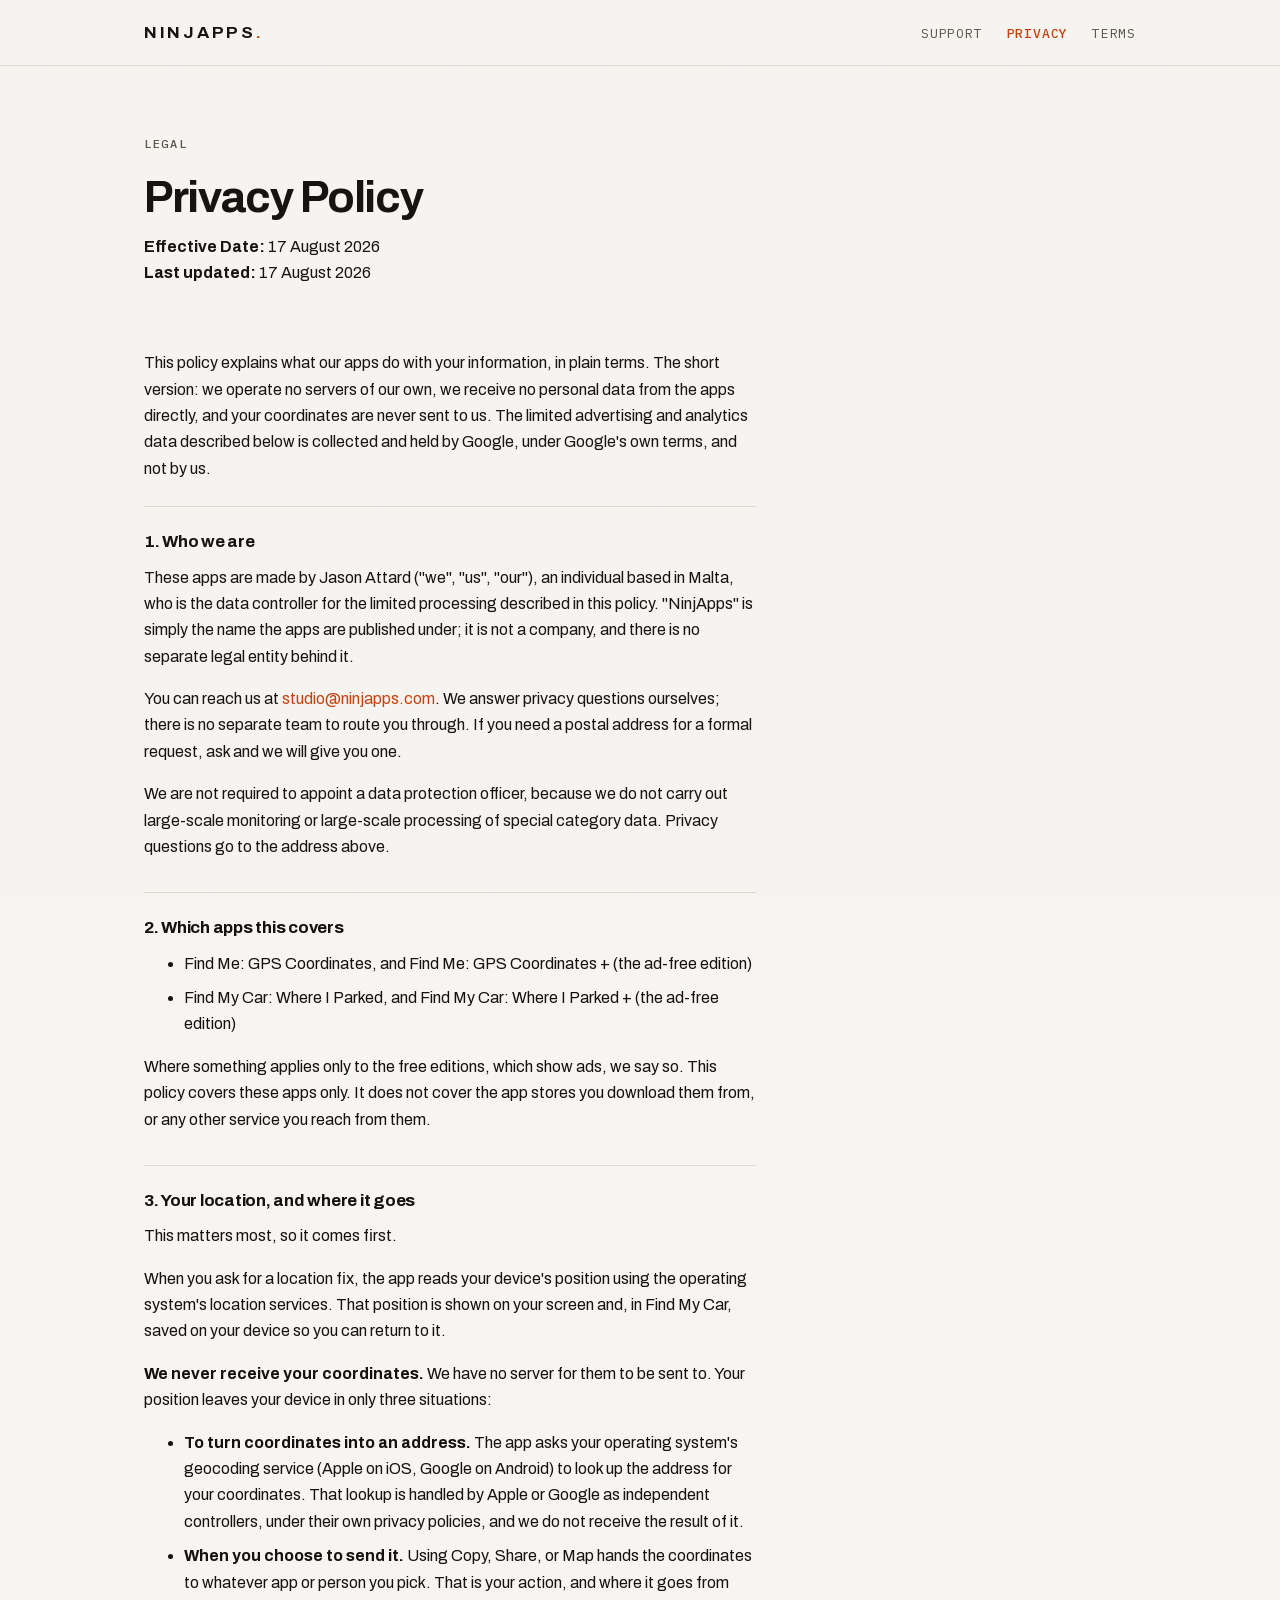
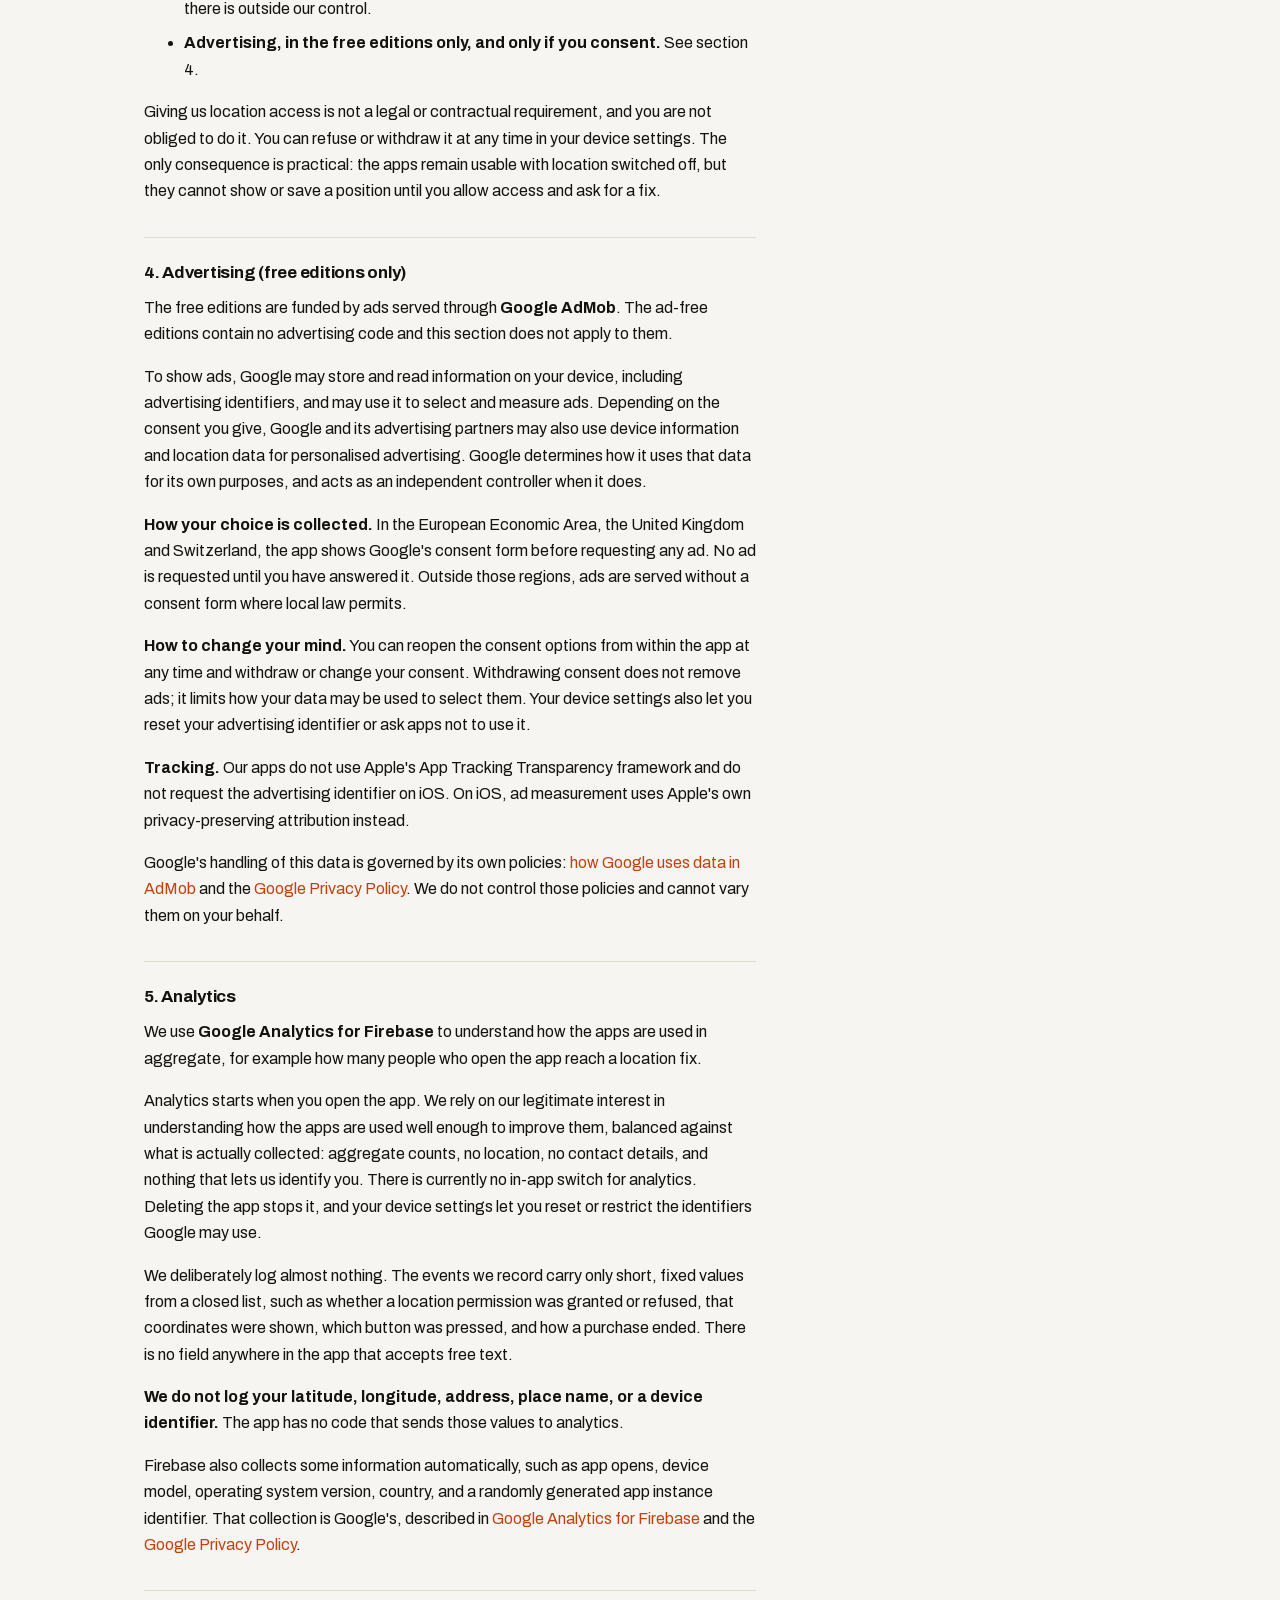
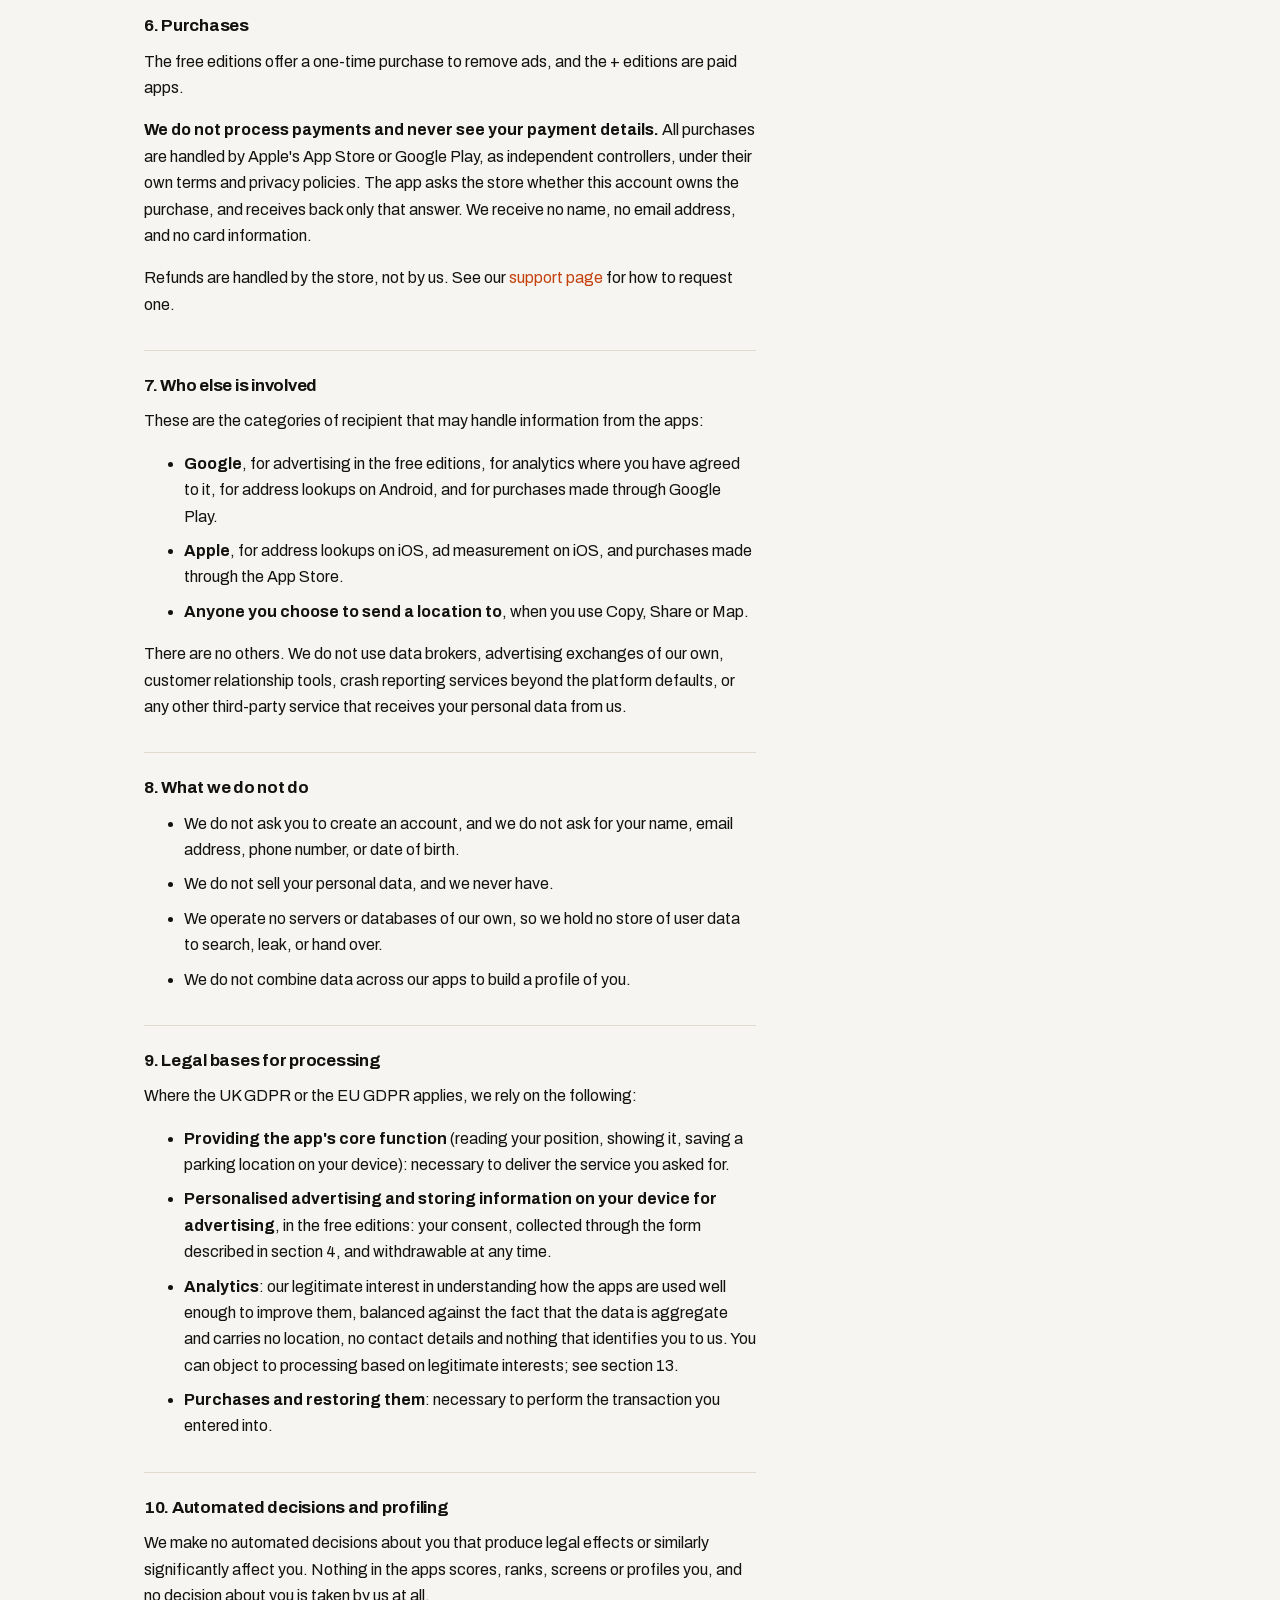
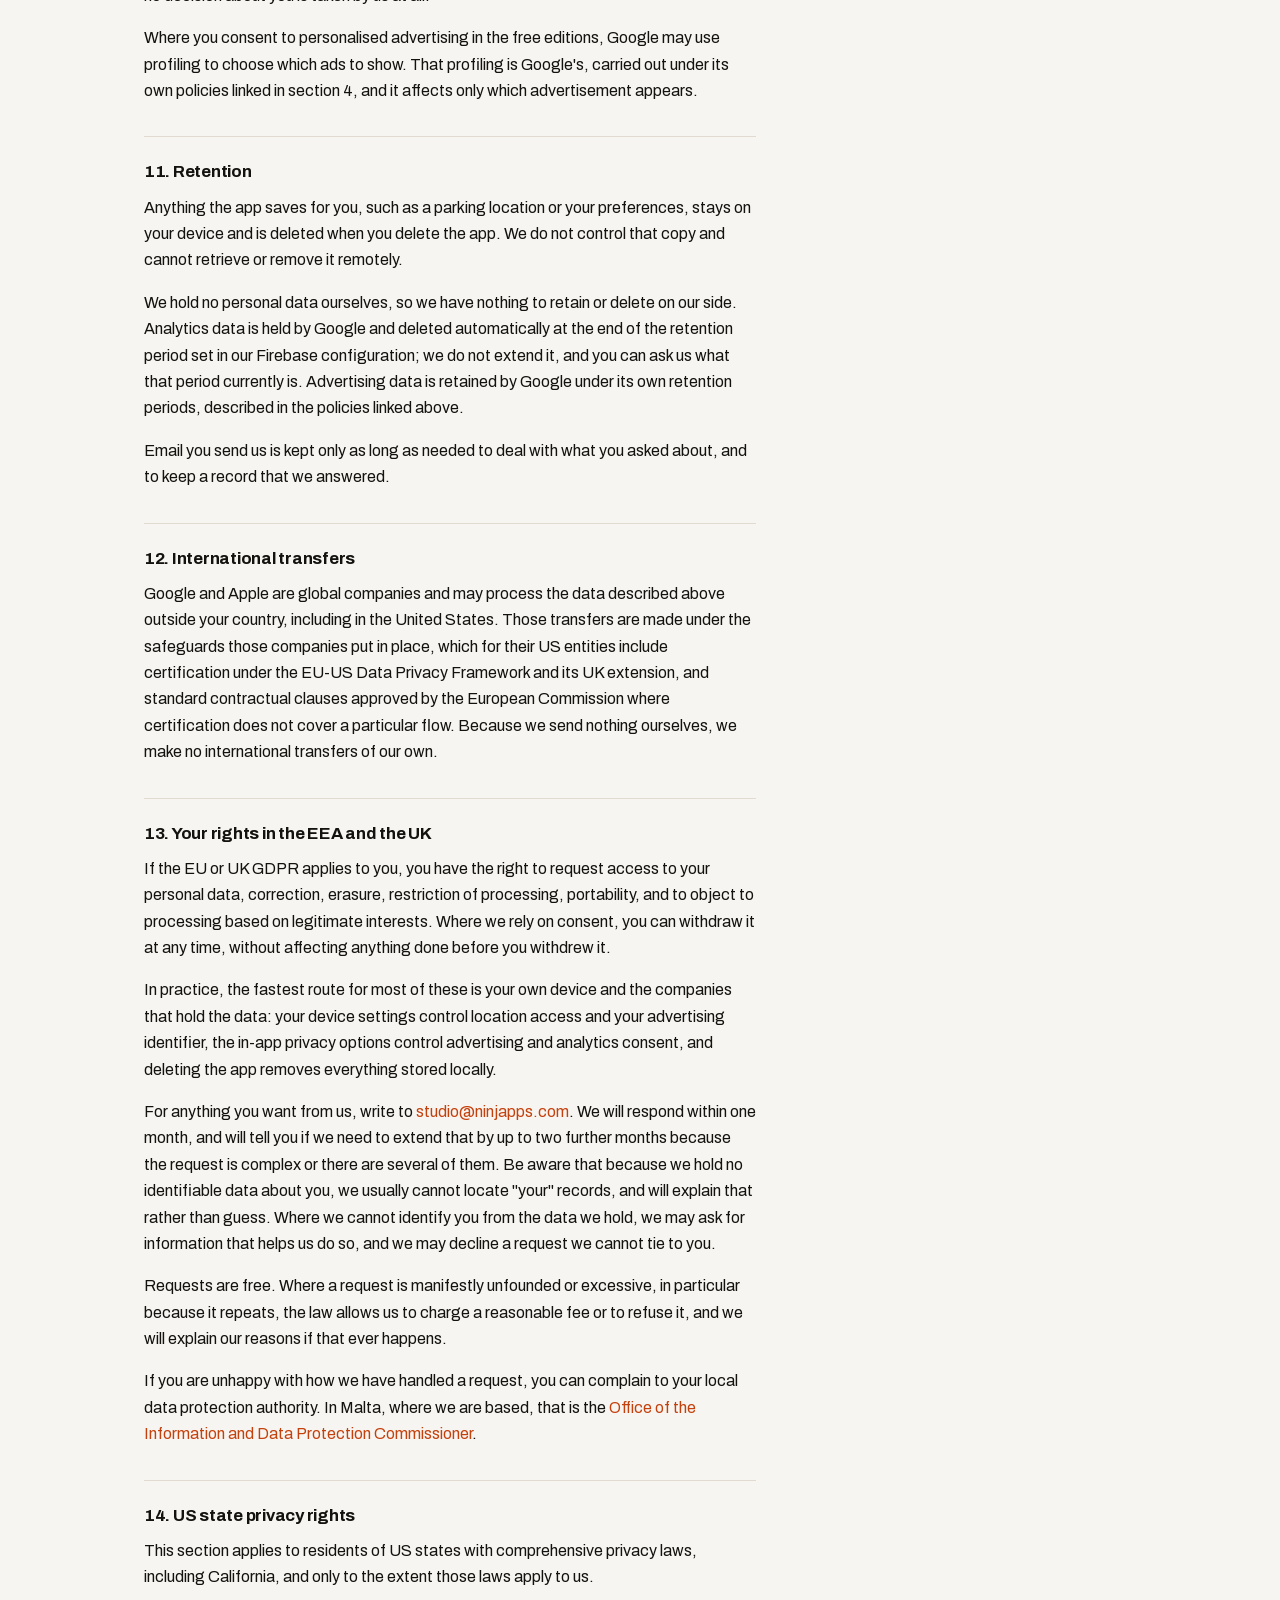
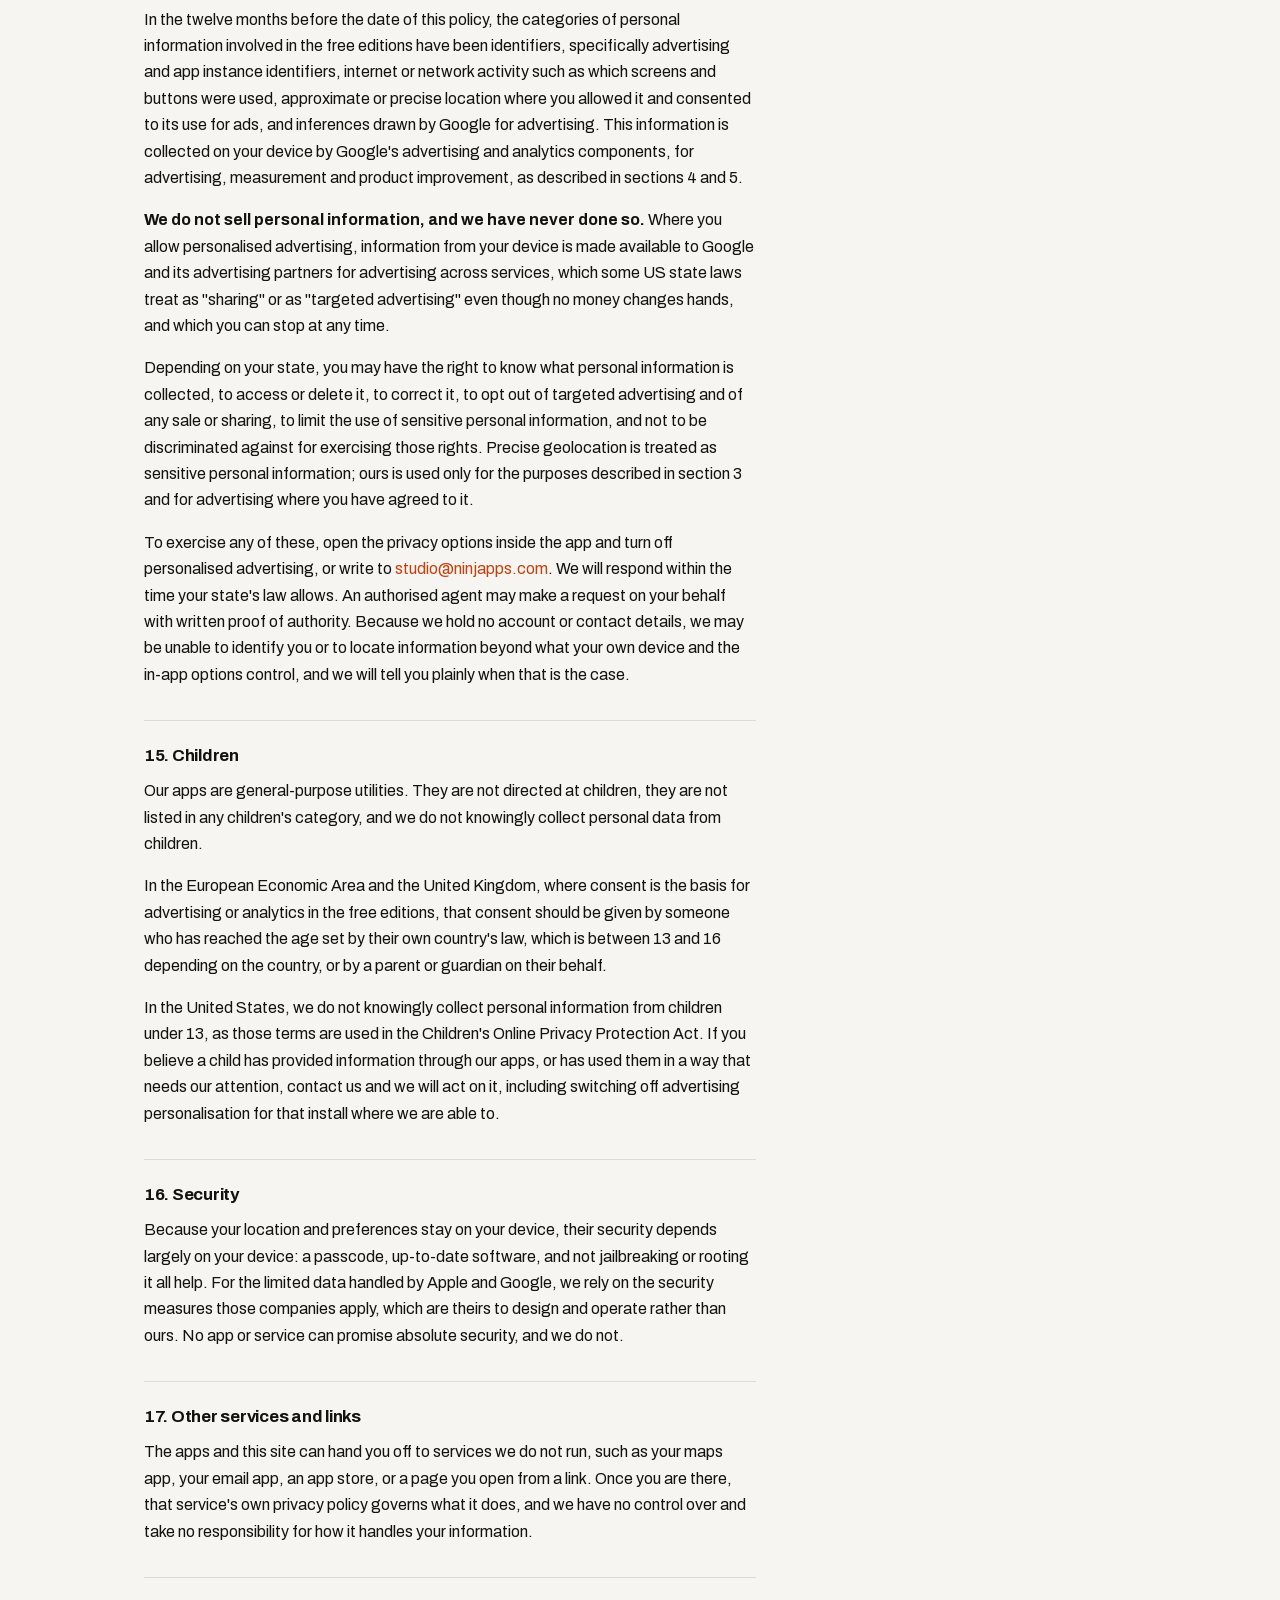
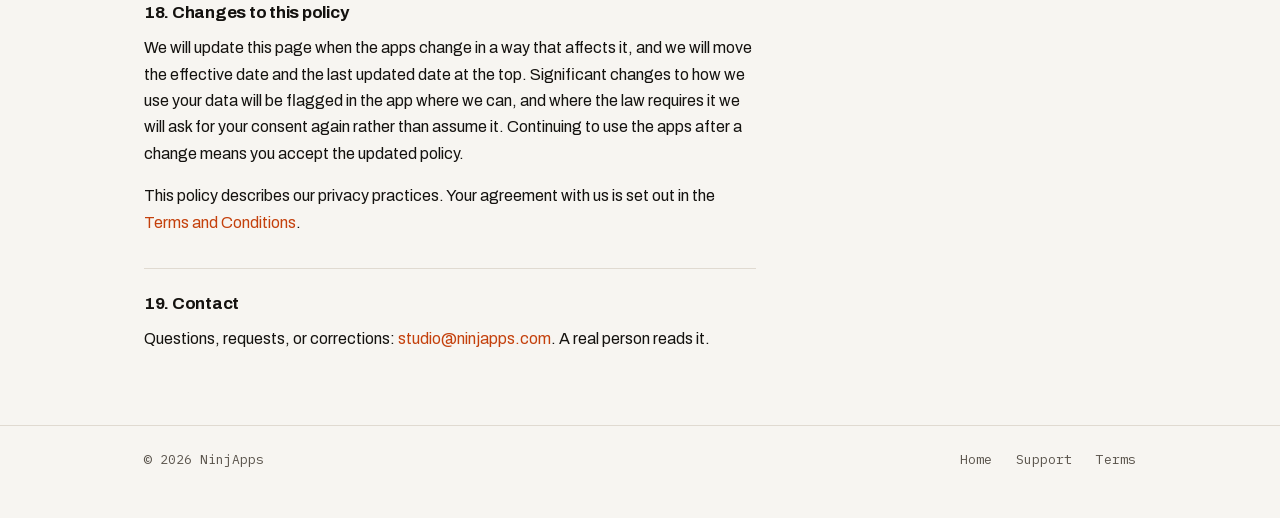
==== commit 43be073b: "Legal pages: correct the controller and provider identity Both pages said "Jason Attard, trading as " ====
--- a/privacy-policy.html
+++ b/privacy-policy.html
@@ -42,8 +42,10 @@
         us.</p>
 
       <h2>1. Who we are</h2>
-      <p>These apps are made by Jason Attard, trading as NinjApps ("we", "us", "our"), based in
-        Malta. We are the data controller for the limited processing described in this policy.</p>
+      <p>These apps are made by Jason Attard ("we", "us", "our"), an individual based in Malta, who
+        is the data controller for the limited processing described in this policy. "NinjApps" is
+        simply the name the apps are published under; it is not a company, and there is no separate
+        legal entity behind it.</p>
       <p>You can reach us at <a href="mailto:studio@ninjapps.com">studio@ninjapps.com</a>. We answer
         privacy questions ourselves; there is no separate team to route you through. If you need a
         postal address for a formal request, ask and we will give you one.</p>
